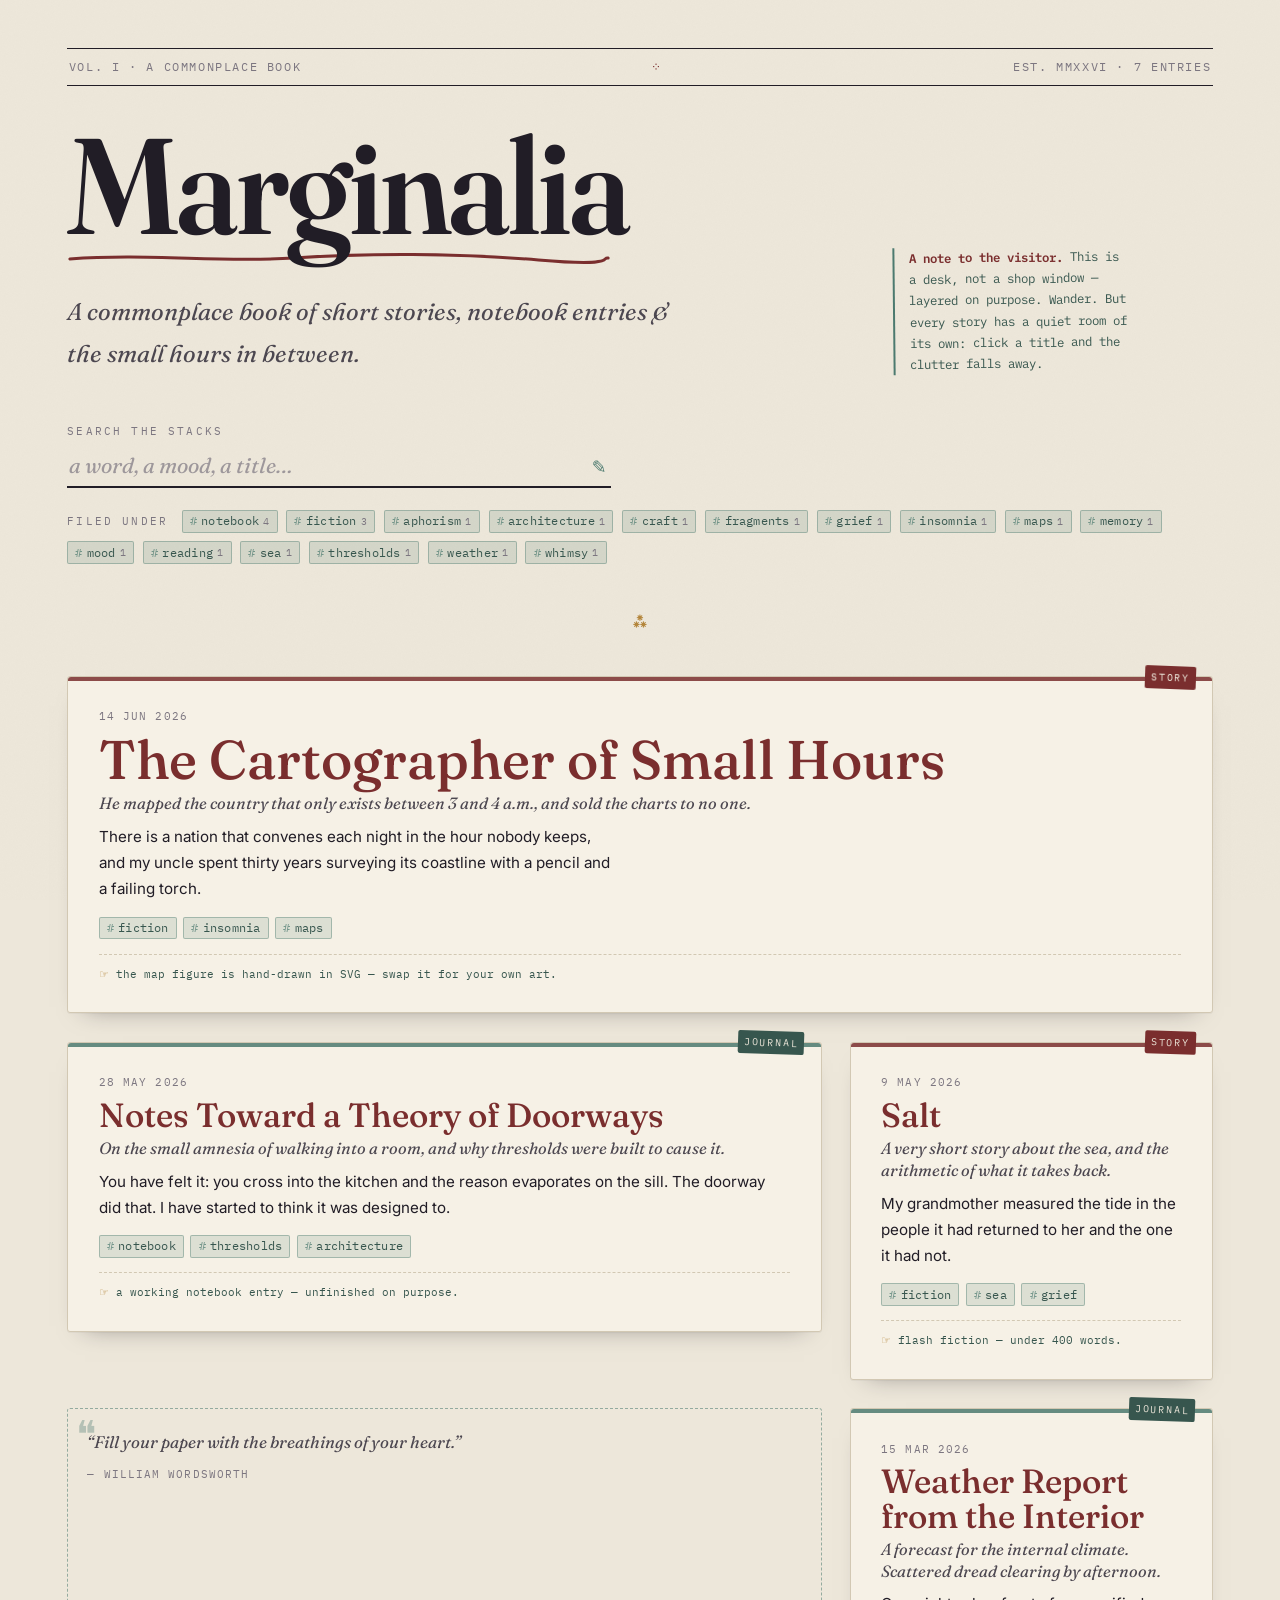
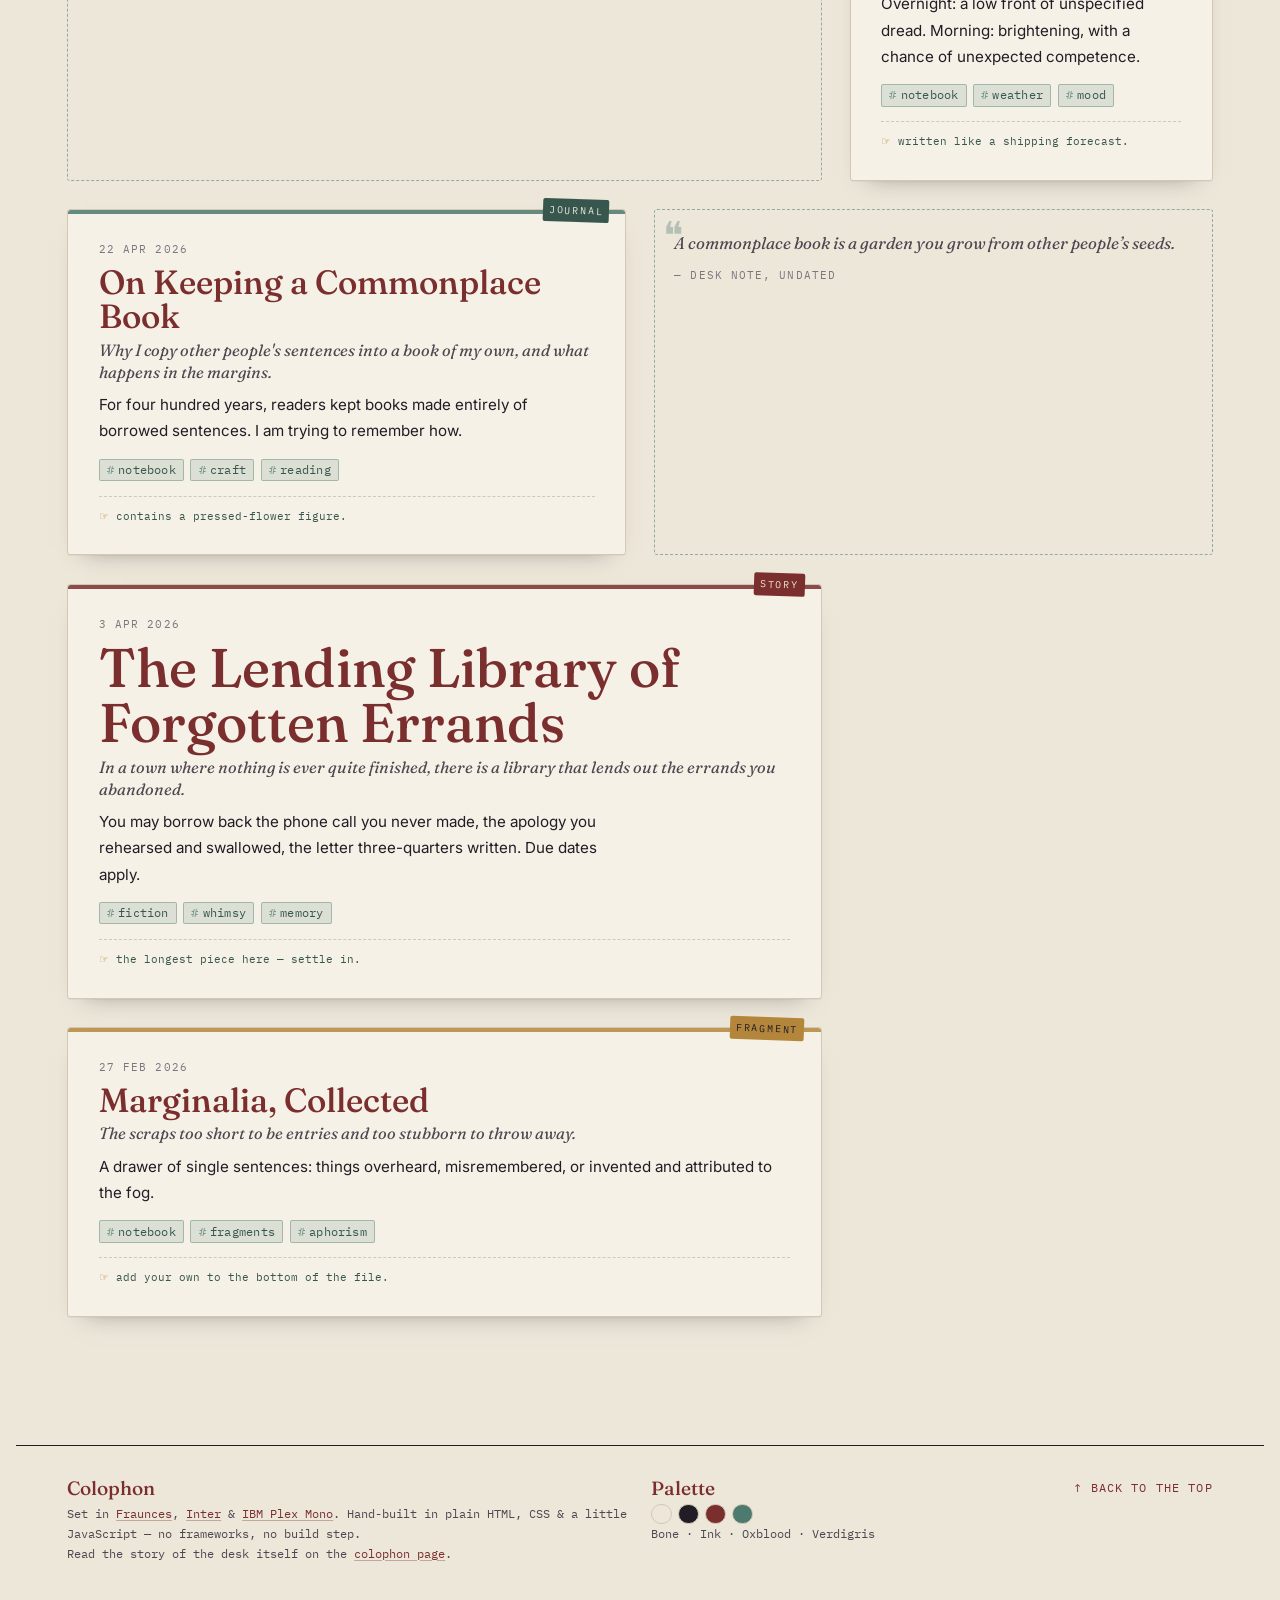
==== index.html @ d063355f "Initial commit: Marginalia — a commonplace book A hand-built, multi-page static journal for short st" ====
<!doctype html>
<html lang="en">
<head>
  <meta charset="utf-8">
  <meta name="viewport" content="width=device-width, initial-scale=1">
  <title>Marginalia — a commonplace book of stories & small hours</title>
  <meta name="description" content="A personal web journal: short stories, notebook entries, and marginalia. A commonplace book kept in public.">
  <meta name="color-scheme" content="light">

  <!-- Open Graph / social -->
  <meta property="og:title" content="Marginalia — a commonplace book">
  <meta property="og:description" content="Short stories, notebook entries, and marginalia. A commonplace book kept in public.">
  <meta property="og:type" content="website">

  <link rel="icon" href="favicon.svg" type="image/svg+xml">

  <!-- Type: characterful serif, humanist sans, a monospace for the metadata -->
  <link rel="preconnect" href="https://fonts.googleapis.com">
  <link rel="preconnect" href="https://fonts.gstatic.com" crossorigin>
  <link rel="stylesheet" href="https://fonts.googleapis.com/css2?family=Fraunces:ital,opsz,wght,SOFT,WONK@0,9..144,300..700,0..100,0..1;1,9..144,300..700,0..100,0..1&family=Inter:wght@400;500;600&family=IBM+Plex+Mono:ital,wght@0,400;0,500;1,400&display=swap">

  <link rel="stylesheet" href="css/style.css">
</head>
<body>
  <a class="skip-link" href="#feed">Skip to the entries</a>

  <div class="site">
    <!-- ===================== MASTHEAD ===================== -->
    <header class="masthead">
      <div class="dateline">
        <span>Vol. I · A Commonplace Book</span>
        <span class="center">⁘</span>
        <span>Est. MMXXVI · <span id="entrycount">—</span></span>
      </div>

      <div class="nameplate">
        <h1 class="wordmark">Marginalia</h1>
        <svg class="wordmark-rule" viewBox="0 0 600 14" preserveAspectRatio="none" aria-hidden="true">
          <path d="M3 8 C 90 2 170 12 250 7 S 430 2 520 9 S 588 6 597 7"
                fill="none" stroke="currentColor" stroke-width="3" stroke-linecap="round"/>
        </svg>
        <p class="tagline">A commonplace book of short stories, notebook entries &amp; the small hours in between.</p>
      </div>

      <aside class="epigraph">
        <b>A note to the visitor.</b> This is a desk, not a shop window — layered
        on purpose. Wander. But every story has a quiet room of its own: click a
        title and the clutter falls away.
      </aside>
    </header>

    <!-- ===================== THE APPARATUS (search + tags) ===================== -->
    <section class="apparatus" aria-label="Search and browse">
      <div class="searchwell">
        <label for="search">Search the stacks</label>
        <input id="search" type="search" autocomplete="off" spellcheck="false"
               placeholder="a word, a mood, a title…" aria-describedby="resultsummary">
      </div>

      <nav class="tagbar" id="tagbar" aria-label="Filter by tag">
        <!-- tags injected by main.js -->
      </nav>

      <p class="resultline" id="resultline" hidden aria-live="polite">
        <span id="resultsummary"></span>
        <button type="button" class="clear" id="clearfilters">clear</button>
      </p>
    </section>

    <div class="asterism" aria-hidden="true"></div>

    <!-- ===================== THE FEED ===================== -->
    <main>
      <h2 class="sr-only">Entries</h2>
      <ul class="feed" id="feed">
        <!-- cards injected by main.js -->
      </ul>

      <!-- Fallback for no-JS / crawlers / link previews. Search + tag filtering
           need JS, but the entries themselves are always reachable. If you add
           an entry and want it listed here too, add a line below. -->
      <noscript>
        <ul class="feed" style="display:block">
          <li><a href="entries/the-cartographer-of-small-hours.html">The Cartographer of Small Hours</a> — story, 14 Jun 2026</li>
          <li><a href="entries/notes-toward-a-theory-of-doorways.html">Notes Toward a Theory of Doorways</a> — journal, 28 May 2026</li>
          <li><a href="entries/salt.html">Salt</a> — story, 09 May 2026</li>
          <li><a href="entries/on-keeping-a-commonplace-book.html">On Keeping a Commonplace Book</a> — journal, 22 Apr 2026</li>
          <li><a href="entries/the-lending-library-of-forgotten-errands.html">The Lending Library of Forgotten Errands</a> — story, 03 Apr 2026</li>
          <li><a href="entries/weather-report-from-the-interior.html">Weather Report from the Interior</a> — journal, 15 Mar 2026</li>
          <li><a href="entries/marginalia-collected.html">Marginalia, Collected</a> — fragment, 27 Feb 2026</li>
        </ul>
      </noscript>
    </main>
  </div>

  <!-- ===================== COLOPHON ===================== -->
  <footer class="colophon">
    <div>
      <h2>Colophon</h2>
      Set in <a href="https://fonts.google.com/specimen/Fraunces">Fraunces</a>,
      <a href="https://fonts.google.com/specimen/Inter">Inter</a> &amp;
      <a href="https://fonts.google.com/specimen/IBM+Plex+Mono">IBM&nbsp;Plex&nbsp;Mono</a>.
      Hand-built in plain HTML, CSS &amp; a little JavaScript — no frameworks, no build step.
      <br>Read the story of the desk itself on the <a href="colophon.html">colophon page</a>.
    </div>
    <div>
      <h2>Palette</h2>
      <div class="swatches" aria-hidden="true">
        <i style="background:#EDE7DA" title="Bone"></i>
        <i style="background:#211D26" title="Ink"></i>
        <i style="background:#7A2E2E" title="Oxblood"></i>
        <i style="background:#4C7A6F" title="Verdigris"></i>
      </div>
      Bone · Ink · Oxblood · Verdigris
    </div>
    <div class="to-top">
      <a href="#top" onclick="scrollTo({top:0});return false;">↑ Back to the top</a>
    </div>
  </footer>

  <script src="js/entries.js"></script>
  <script src="js/main.js"></script>
</body>
</html>
---- css/style.css ----
/* =========================================================================
   MARGINALIA — a commonplace book
   -------------------------------------------------------------------------
   One stylesheet, two moods:
     · the INDEX (homepage) is a writer's desk — layered, asymmetric, dense.
     · the LEAF (an entry) is a reading room — quiet, single-column, clear.
   Everything that adds "clutter" is gated so it never touches the reading
   measure of an actual story.
   ========================================================================= */

/* ---- 1. Tokens ---------------------------------------------------------- */
:root {
  /* Foundation palette (given) */
  --bone:      #EDE7DA;
  --ink:       #211D26;
  --oxblood:   #7A2E2E;
  --verdigris: #4C7A6F;

  /* Tints & shades, derived from the four — a slightly extended range so the
     page has depth without introducing a foreign hue. */
  --bone-hi:   #F6F1E6;  /* raised paper: cards, insets            */
  --bone-lo:   #E3DBC9;  /* sunk paper: ruled lines, wells         */
  --edge:      #D2C8B3;  /* hairline borders                       */
  --ink-soft:  #4C4750;  /* secondary text                         */
  --ink-faint: #7C7680;  /* tertiary / metadata                    */
  --oxblood-deep: #5C2020;
  --oxblood-soft: #9C4B45;
  --verdigris-deep: #37564E; /* AA-safe teal for small type        */
  --verdigris-tint: #4c7a6f26;
  --ochre:     #B4863C;  /* the one extension: an illuminated gold,
                            used only for tiny ornaments            */

  /* Type */
  --serif: "Fraunces", "Iowan Old Style", "Palatino Linotype", Georgia, serif;
  --sans:  "Inter", system-ui, -apple-system, "Segoe UI", Helvetica, sans-serif;
  --mono:  "IBM Plex Mono", ui-monospace, "SFMono-Regular", "Consolas", monospace;

  /* Measure & rhythm */
  --measure: 60ch;        /* comfortable reading column            */
  --leading: 1.72;
  --gap: clamp(1rem, 2.5vw, 2rem);
  --page-pad: clamp(1.1rem, 4vw, 3.25rem);

  --shadow-card: 0 1px 0 rgba(33,29,38,.04),
                 0 12px 24px -18px rgba(33,29,38,.5);
  --focus: 2px solid var(--verdigris);

  color-scheme: light;
}

/* ---- 2. Reset & base ---------------------------------------------------- */
*, *::before, *::after { box-sizing: border-box; }
* { margin: 0; }

html { -webkit-text-size-adjust: 100%; scroll-behavior: smooth; }

body {
  background-color: var(--bone);
  color: var(--ink);
  font-family: var(--sans);
  font-size: clamp(1rem, 0.94rem + 0.3vw, 1.125rem);
  line-height: var(--leading);
  font-synthesis: none;
  text-rendering: optimizeLegibility;
  -webkit-font-smoothing: antialiased;
  min-height: 100vh;
  overflow-x: hidden;
  position: relative;
  overflow-wrap: break-word;
}

/* The paper grain: a single static SVG turbulence, multiplied over the page.
   It is static (no animation) so prefers-reduced-motion has nothing to undo. */
body::before {
  content: "";
  position: fixed;
  inset: 0;
  z-index: 0;
  pointer-events: none;
  opacity: .5;
  mix-blend-mode: multiply;
  background-image: url("data:image/svg+xml,%3Csvg xmlns='http://www.w3.org/2000/svg' width='240' height='240'%3E%3Cfilter id='n'%3E%3CfeTurbulence type='fractalNoise' baseFrequency='0.9' numOctaves='2' stitchTiles='stitch'/%3E%3CfeColorMatrix type='saturate' values='0'/%3E%3C/filter%3E%3Crect width='100%25' height='100%25' filter='url(%23n)' opacity='0.05'/%3E%3C/svg%3E");
}
/* keep real content above the grain */
body > * { position: relative; z-index: 1; }

img { max-width: 100%; height: auto; display: block; }

a {
  color: var(--oxblood);
  text-decoration-color: color-mix(in srgb, var(--oxblood) 35%, transparent);
  text-underline-offset: 0.18em;
  text-decoration-thickness: 1px;
}
a:hover { color: var(--verdigris-deep); text-decoration-color: var(--verdigris); }

:focus-visible { outline: var(--focus); outline-offset: 3px; border-radius: 2px; }

::selection { background: color-mix(in srgb, var(--verdigris) 30%, var(--bone)); }

h1, h2, h3, h4 { font-family: var(--serif); font-weight: 500; line-height: 1.08; color: var(--oxblood); }

/* Accessibility helpers */
.sr-only {
  position: absolute; width: 1px; height: 1px; padding: 0; margin: -1px;
  overflow: hidden; clip: rect(0 0 0 0); white-space: nowrap; border: 0;
}
.skip-link {
  position: absolute; left: 0.5rem; top: -3rem;
  background: var(--ink); color: var(--bone); padding: .6rem 1rem;
  font-family: var(--mono); font-size: .8rem; border-radius: 3px; z-index: 100;
  transition: top .18s ease;
}
.skip-link:focus { top: 0.5rem; color: var(--bone); }

/* A reusable ornament */
.asterism { text-align: center; color: var(--ochre); font-size: 1.4rem; letter-spacing: .5em;
  padding-left: .5em; margin: 2.2rem 0; user-select: none; }
.asterism::before { content: "\2042"; } /* ⁂ */

/* =========================================================================
   3. THE INDEX  (homepage) — the writer's desk
   ========================================================================= */
.site {
  max-width: 78rem;
  margin-inline: auto;
  padding: clamp(1rem, 3vw, 2rem) var(--page-pad) 4rem;
}

/* ---- Masthead ----------------------------------------------------------- */
.masthead { position: relative; padding-top: 1rem; }

.dateline {
  display: flex; flex-wrap: wrap; gap: .5rem 1.2rem; justify-content: space-between;
  font-family: var(--mono); font-size: .72rem; letter-spacing: .14em;
  text-transform: uppercase; color: var(--ink-faint);
  border-top: 1.5px solid var(--ink);
  border-bottom: 1.5px solid var(--ink);
  padding: .5rem .1rem; margin-bottom: clamp(1.4rem, 4vw, 2.6rem);
}
.dateline span { white-space: nowrap; }
.dateline .center { color: var(--oxblood); }

.wordmark {
  font-family: var(--serif);
  font-optical-sizing: auto;
  font-weight: 600;
  /* Fraunces "wonk/soft" axes give the characterful, slightly-off letterforms */
  font-variation-settings: "SOFT" 30, "WONK" 1, "opsz" 144;
  font-size: clamp(2.6rem, 12.5vw, 8.5rem);
  line-height: 0.86;
  letter-spacing: -0.02em;
  color: var(--ink);
  margin: 0;
  position: relative;
}
.wordmark em {
  font-style: italic;
  color: var(--oxblood);
  font-variation-settings: "SOFT" 60, "WONK" 1, "opsz" 144;
}
/* a hand-inked rule under the wordmark */
.wordmark-rule { width: min(100%, 34rem); height: 14px; margin-top: .35rem; color: var(--oxblood); overflow: visible; }

.tagline {
  font-family: var(--serif); font-style: italic;
  font-size: clamp(1.05rem, 1rem + 0.8vw, 1.5rem);
  color: var(--ink-soft); margin-top: 1rem; max-width: 40ch;
}

/* The masthead epigraph sits in the right gutter on wide screens like a note
   scribbled in the margin. */
.epigraph {
  font-family: var(--mono); font-size: .78rem; line-height: 1.7;
  color: var(--verdigris-deep); border-left: 2px solid var(--verdigris);
  padding-left: .9rem; max-width: 34ch; margin-top: 1.4rem;
}
.epigraph b { color: var(--oxblood); font-weight: 600; }

@media (min-width: 60rem) {
  .masthead { display: grid; grid-template-columns: 1fr 20rem; column-gap: 2rem; align-items: end; }
  .masthead .dateline { grid-column: 1 / -1; }
  .epigraph { margin-top: 0; align-self: end; transform: rotate(-0.6deg); }
}

/* ---- The search + tag apparatus (a card catalog) ------------------------ */
.apparatus {
  margin: clamp(1.8rem, 5vw, 3rem) 0 clamp(1.5rem, 4vw, 2.4rem);
  display: grid; gap: 1.4rem;
}

.searchwell { position: relative; max-width: 34rem; }
.searchwell label {
  display: block; font-family: var(--mono); font-size: .68rem; letter-spacing: .2em;
  text-transform: uppercase; color: var(--ink-faint); margin-bottom: .4rem;
}
.searchwell input {
  width: 100%; font-family: var(--serif); font-size: 1.35rem; font-style: italic;
  color: var(--ink); background: transparent; border: none;
  border-bottom: 2px solid var(--ink); padding: .3rem 2rem .45rem .1rem;
  border-radius: 0;
}
.searchwell input::placeholder { color: var(--ink-faint); opacity: .7; }
.searchwell input:focus { outline: none; border-bottom-color: var(--verdigris); }
.searchwell::after { /* a small nib */
  content: "\270E"; position: absolute; right: .3rem; bottom: .35rem;
  color: var(--verdigris); font-size: 1.1rem; pointer-events: none;
}

.tagbar { display: flex; flex-wrap: wrap; align-items: baseline; gap: .55rem; }
.tagbar .filed {
  font-family: var(--mono); font-size: .68rem; letter-spacing: .2em;
  text-transform: uppercase; color: var(--ink-faint); margin-right: .3rem;
}

/* A tag "stamp" — used in the tag bar, on cards, and on entry pages */
.tag {
  font-family: var(--mono); font-size: .74rem; letter-spacing: .02em;
  color: var(--verdigris-deep); background: var(--verdigris-tint);
  border: 1px solid color-mix(in srgb, var(--verdigris) 40%, transparent);
  padding: .18em .6em .24em; border-radius: 2px;
  text-decoration: none; cursor: pointer; white-space: nowrap;
  line-height: 1.3; display: inline-flex; align-items: center; gap: .35em;
}
.tag::before { content: "#"; color: var(--verdigris); opacity: .7; }
.tag .count { color: var(--ink-faint); font-size: .85em; }
.tag[aria-pressed="true"] {
  background: var(--verdigris); color: var(--bone-hi); border-color: var(--verdigris-deep);
}
.tag[aria-pressed="true"]::before { color: var(--bone-hi); opacity: .8; }

.resultline {
  font-family: var(--mono); font-size: .74rem; letter-spacing: .06em;
  color: var(--ink-faint); display: flex; gap: 1rem; align-items: center; flex-wrap: wrap;
}
.resultline button.clear {
  font-family: var(--mono); font-size: .72rem; text-transform: uppercase; letter-spacing: .1em;
  color: var(--oxblood); background: none; border: none; cursor: pointer;
  text-decoration: underline; text-underline-offset: .2em; padding: 0;
}
.resultline button.clear:hover { color: var(--verdigris-deep); }
.resultline[hidden] { display: none; }

/* ---- The feed: an asymmetric board of clippings ------------------------- */
.feed {
  list-style: none; padding: 0;
  display: grid;
  /* minmax(0,1fr) — NOT 1fr — so tracks can shrink below content and never
     blow the grid (and the page) wider than the viewport on small screens. */
  grid-template-columns: repeat(6, minmax(0, 1fr));
  gap: clamp(1rem, 2.2vw, 1.8rem);
  align-items: start;
  grid-auto-flow: row dense; /* let small clippings backfill the gaps */
}

.card {
  position: relative;
  grid-column: span 6;
  background: var(--bone-hi);
  border: 1px solid var(--edge);
  border-radius: 3px;
  padding: clamp(1.2rem, 2.5vw, 1.9rem);
  box-shadow: var(--shadow-card);
  overflow-wrap: break-word;
}
/* a torn/inked top edge accent */
.card::before {
  content: ""; position: absolute; left: 0; right: 0; top: 0; height: 4px;
  background: var(--card-accent, var(--oxblood));
  border-radius: 3px 3px 0 0; opacity: .85;
}

.card .kind {
  position: absolute; top: -0.7rem; right: 1rem;
  font-family: var(--mono); font-size: .62rem; letter-spacing: .18em; text-transform: uppercase;
  background: var(--ink); color: var(--bone); padding: .28em .6em; border-radius: 2px;
  transform: rotate(2deg);
}
.card .kind[data-kind="journal"] { background: var(--verdigris-deep); }
.card .kind[data-kind="story"]   { background: var(--oxblood); }
.card .kind[data-kind="fragment"]{ background: var(--ochre); color: var(--ink); }

.card .card-date {
  font-family: var(--mono); font-size: .7rem; letter-spacing: .1em;
  color: var(--ink-faint); text-transform: uppercase;
}
.card h2 {
  font-size: clamp(1.5rem, 1.2rem + 1.4vw, 2.1rem);
  margin: .35rem 0 .1rem; line-height: 1.02;
  font-variation-settings: "SOFT" 20, "opsz" 40;
}
.card h2 a { color: var(--oxblood); text-decoration: none; }
.card h2 a::after { content: ""; position: absolute; inset: 0; } /* whole card clickable */
.card:hover h2 a { color: var(--verdigris-deep); }
.card:hover { border-color: var(--verdigris); }

.card .dek {
  font-family: var(--serif); font-style: italic; color: var(--ink-soft);
  font-size: 1.02rem; margin: .3rem 0 .6rem; line-height: 1.35;
}
.card .excerpt { font-size: .95rem; color: var(--ink); margin-bottom: .9rem; }
.card .card-tags { display: flex; flex-wrap: wrap; gap: .4rem; position: relative; z-index: 2; }

/* a scribbled marginal note clipped to some cards */
.card .marginal {
  font-family: var(--mono); font-size: .68rem; color: var(--verdigris-deep);
  line-height: 1.5; margin-top: .9rem; padding-top: .7rem;
  border-top: 1px dashed var(--edge); position: relative; z-index: 2;
}
.card .marginal::before { content: "\261E\00a0"; color: var(--ochre); } /* ☞ */

/* Non-entry "marginalia" cards: little collected quotes that thicken the desk */
.scrap {
  grid-column: span 6;
  align-self: stretch;
  font-family: var(--serif); font-style: italic;
  color: var(--ink-soft); background: transparent;
  border: 1px dashed color-mix(in srgb, var(--verdigris) 55%, transparent);
  border-radius: 3px; padding: 1.3rem 1.2rem;
  font-size: 1.05rem; line-height: 1.5; position: relative;
}
.scrap::before {
  content: "\275D"; font-family: var(--serif); font-style: normal;
  position: absolute; top: -.2rem; left: .5rem; font-size: 2.4rem;
  color: var(--verdigris); opacity: .35;
}
.scrap cite {
  display: block; margin-top: .7rem; font-style: normal;
  font-family: var(--mono); font-size: .68rem; letter-spacing: .1em;
  text-transform: uppercase; color: var(--ink-faint);
}

.feed .empty {
  grid-column: 1 / -1; text-align: center; padding: 3rem 1rem;
  font-family: var(--serif); font-style: italic; font-size: 1.3rem; color: var(--ink-soft);
}
.feed .empty span { display:block; font-family: var(--mono); font-style: normal;
  font-size: .74rem; letter-spacing: .1em; color: var(--ink-faint); margin-top: .6rem; }

/* ---- Feed size choreography (asymmetry) --------------------------------
   Cards get column spans by weight; a rotation seed gives the pinned-clipping
   tilt. Layout only — no animation. */
@media (min-width: 40rem) {
  .card, .scrap { grid-column: span 3; }
  .card.w-wide  { grid-column: span 4; }
  .card.w-tall  { grid-column: span 2; }
  .card.w-feature { grid-column: span 6; }
  .card.w-feature h2 { font-size: clamp(2rem, 1.4rem + 3vw, 3.4rem); }
  .card.w-feature .excerpt { max-width: 52ch; }
  .scrap.s-wide { grid-column: span 4; }

  .card:nth-child(6n+1) { transform: rotate(-0.5deg); }
  .card:nth-child(6n+4) { transform: rotate(0.55deg); }
  .scrap:nth-child(odd) { transform: rotate(0.7deg); }
  .scrap:nth-child(even){ transform: rotate(-0.8deg); }
}
@media (min-width: 64rem) {
  .card.w-feature { grid-column: span 4; }
  .card.w-feature.first { grid-column: span 6; }
}

/* =========================================================================
   4. THE LEAF  (an entry) — the reading room
   Deliberately calm. The measure is protected; ornament lives in the margins.
   ========================================================================= */

/* Persistent way home — a slim sticky ledger bar on every entry page */
.ledger {
  position: sticky; top: 0; z-index: 20;
  background: color-mix(in srgb, var(--bone) 88%, transparent);
  backdrop-filter: saturate(120%) blur(6px);
  border-bottom: 1px solid var(--edge);
}
.ledger .row {
  max-width: 74rem; margin-inline: auto; padding: .55rem var(--page-pad);
  display: flex; align-items: center; justify-content: space-between; gap: 1rem;
}
.ledger .home {
  font-family: var(--mono); font-size: .74rem; letter-spacing: .08em; text-transform: uppercase;
  color: var(--oxblood); text-decoration: none; display: inline-flex; align-items: center; gap: .5em;
}
.ledger .home:hover { color: var(--verdigris-deep); }
.ledger .home .arrow { transition: transform .18s ease; }
.ledger .home:hover .arrow { transform: translateX(-3px); }
.ledger .mark {
  font-family: var(--serif); font-weight: 600; font-size: 1rem; letter-spacing: .01em;
  color: var(--ink); text-decoration: none; font-variation-settings: "SOFT" 40, "WONK" 1;
}
.ledger .mark:hover { color: var(--oxblood); }

.leaf {
  max-width: 74rem; margin-inline: auto;
  padding: clamp(1.6rem,4vw,3rem) var(--page-pad) 2rem;
  --note-col: 13rem; --note-gap: clamp(1.4rem, 3vw, 2.4rem);
}
/* Header + prose share the same left-aligned measure so everything lines up;
   on wide screens the notes float out into the right gutter beside their text. */
.leaf article > .eyebrow,
.leaf article > h1,
.leaf article > .dek,
.leaf article > .byline,
.leaf .prose,
.leaf .endmatter { max-width: var(--measure); }

/* Once there's room for the gutter, center the whole (text + notes) group so
   the reading column sits in a balanced field rather than hugging the left. */
@media (min-width: 68rem) {
  .leaf article {
    max-width: calc(var(--measure) + var(--note-col) + var(--note-gap));
    margin-inline: auto;
  }
}

.leaf .eyebrow {
  font-family: var(--mono); font-size: .72rem; letter-spacing: .14em; text-transform: uppercase;
  color: var(--ink-faint); display: flex; flex-wrap: wrap; gap: .3rem 1rem; align-items: center;
}
.leaf .eyebrow .dot { color: var(--edge); }
.leaf .eyebrow .kind-tag { color: var(--oxblood); }

.leaf h1 {
  font-size: clamp(2.2rem, 1.5rem + 4vw, 4rem);
  margin: .5rem 0 .3rem; line-height: 1.02; color: var(--ink);
  font-variation-settings: "SOFT" 40, "WONK" 1, "opsz" 144;
  letter-spacing: -0.015em;
}
.leaf h1 em { font-style: italic; color: var(--oxblood); }
.leaf .dek {
  font-family: var(--serif); font-style: italic;
  font-size: clamp(1.15rem, 1rem + 1vw, 1.6rem); color: var(--oxblood-soft);
  line-height: 1.3; margin-bottom: 1.2rem;
}
.leaf .byline { display: flex; flex-wrap: wrap; gap: .5rem; margin-bottom: 1.6rem; }

.leaf .prose { font-size: clamp(1.05rem, 1rem + 0.35vw, 1.2rem); }
.leaf .prose > p { margin-bottom: 1.25em; }
.leaf .prose > p + p { text-indent: 0; }

/* drop cap — a single handmade flourish that does not harm readability */
.leaf .prose > p.lede::first-letter,
.leaf .prose > p.dropcap::first-letter {
  font-family: var(--serif); font-weight: 600;
  font-size: 3.9em; line-height: .72; float: left;
  padding: .06em .12em 0 0; margin-top: .06em;
  color: var(--oxblood); font-variation-settings: "SOFT" 40, "WONK" 1, "opsz" 144;
}
.leaf .prose > p.lede { text-indent: 0; }
/* small-caps opening on the lede for a "letterpress" first line */
.leaf .prose > p.lede::first-line { font-variant-caps: small-caps; letter-spacing: .02em; }

.leaf .prose h2 {
  font-size: clamp(1.5rem, 1.2rem + 1.2vw, 2rem); margin: 2rem 0 .6rem; color: var(--oxblood-deep);
}
.leaf .prose h3 { font-size: 1.25rem; margin: 1.6rem 0 .4rem; color: var(--ink); }
.leaf .prose a { font-weight: 500; }
.leaf .prose em { font-style: italic; }
.leaf .prose strong { font-weight: 600; }
.leaf .prose blockquote {
  border-left: 3px solid var(--verdigris); padding-left: 1.1rem; margin: 1.4rem 0;
  font-family: var(--serif); font-style: italic; color: var(--ink-soft); font-size: 1.15em;
}
.leaf .prose ul, .leaf .prose ol { margin: 0 0 1.25em 1.3em; }
.leaf .prose li { margin-bottom: .4em; }
.leaf .prose hr { border: none; }
.leaf .prose code {
  font-family: var(--mono); font-size: .85em; background: var(--bone-lo);
  padding: .1em .4em; border-radius: 3px;
}

/* Pull quote — large, breaks the measure deliberately, marked .full */
.leaf .pullquote {
  font-family: var(--serif); font-style: italic; font-weight: 500;
  font-size: clamp(1.5rem, 1.2rem + 2vw, 2.4rem); line-height: 1.18;
  color: var(--oxblood); text-align: center;
  margin: 2rem auto; padding: 1rem 0; max-width: 24ch;
  border-top: 1px solid var(--edge); border-bottom: 1px solid var(--edge);
}

/* Figures — embedded images with captions, on-palette framing */
.leaf figure { margin: 1.8rem 0; }
.leaf figure img {
  width: 100%; border: 1px solid var(--edge); border-radius: 2px;
  background: var(--bone-hi); padding: .5rem;
}
.leaf figure figcaption {
  font-family: var(--mono); font-size: .72rem; color: var(--ink-faint);
  margin-top: .6rem; line-height: 1.5; letter-spacing: .02em;
}
.leaf figure figcaption b { color: var(--oxblood); font-weight: 600; }
.leaf figure.full img { padding: .8rem; }

/* Margin notes — the marginalia of the reading room. In the right column on
   wide screens, an inset aside on narrow ones. Never interrupts the measure. */
.leaf .prose .note {
  font-family: var(--mono); font-size: .76rem; line-height: 1.6;
  color: var(--verdigris-deep);
  border-left: 2px solid var(--verdigris); padding-left: .8rem;
  margin: 1rem 0; max-width: 40ch;
}
.leaf .prose .note b { color: var(--oxblood); font-weight: 600; }
@media (min-width: 68rem) {
  /* Tufte-style sidenote: floats into the right gutter, top-aligned to the
     paragraph it follows, without stealing width from the reading measure. */
  .leaf .prose .note {
    float: right; clear: right;
    width: var(--note-col);
    margin: .25em calc(-1 * (var(--note-col) + var(--note-gap))) 1rem 0;
    border-left: none; padding-left: 0;
    color: var(--ink-soft); border-top: 1px solid var(--edge); padding-top: .5rem;
    transform: rotate(-0.5deg);
  }
  .leaf .prose .note::before { content: "\2014 "; color: var(--verdigris); }
  /* let deliberately-wide media bleed into the gutter */
  .leaf figure.full, .leaf .pullquote.full {
    width: calc(var(--measure) + var(--note-col) + var(--note-gap));
    max-width: none;
  }
}

/* End matter of an entry: filing + wayfinding, injected by js/entry.js */
.leaf .endmatter { margin-top: 2.6rem; padding-top: 1.4rem; border-top: 1.5px solid var(--ink); }
.leaf .endmatter .filed-under {
  font-family: var(--mono); font-size: .72rem; letter-spacing: .12em; text-transform: uppercase;
  color: var(--ink-faint); margin-bottom: .7rem;
}
.leaf .endmatter .filed-tags { display: flex; flex-wrap: wrap; gap: .5rem; margin-bottom: 2rem; }
.leaf .endmatter .filed-tags a { text-decoration: none; }

.leaf .shelfnav {
  display: grid; gap: 1rem; grid-template-columns: 1fr; margin-top: 1rem;
}
@media (min-width: 44rem) { .leaf .shelfnav { grid-template-columns: 1fr 1fr; } }
.leaf .shelfnav a {
  display: block; text-decoration: none; padding: 1rem 1.1rem;
  background: var(--bone-hi); border: 1px solid var(--edge); border-radius: 3px;
}
.leaf .shelfnav a:hover { border-color: var(--verdigris); }
.leaf .shelfnav a .dir {
  font-family: var(--mono); font-size: .66rem; letter-spacing: .18em; text-transform: uppercase;
  color: var(--ink-faint);
}
.leaf .shelfnav a .t { font-family: var(--serif); color: var(--oxblood); font-size: 1.15rem; display: block; margin-top: .25rem; line-height: 1.1;}
.leaf .shelfnav a.next { text-align: right; }
.leaf .shelfnav a.disabled { opacity: .35; pointer-events: none; }

.leaf .return {
  display: inline-flex; align-items: center; gap: .5em; margin-top: 2rem;
  font-family: var(--mono); font-size: .8rem; letter-spacing: .08em; text-transform: uppercase;
  color: var(--oxblood); text-decoration: none;
}
.leaf .return:hover { color: var(--verdigris-deep); }

/* =========================================================================
   5. Footer / colophon (shared)
   ========================================================================= */
.colophon {
  max-width: 78rem; margin: 4rem auto 0; padding: 2rem var(--page-pad) 3rem;
  border-top: 1.5px solid var(--ink);
  display: grid; gap: 1.4rem;
  font-family: var(--mono); font-size: .74rem; line-height: 1.7; color: var(--ink-soft);
}
@media (min-width: 48rem) {
  .colophon { grid-template-columns: 1.4fr 1fr auto; align-items: start; }
}
.colophon h2 { font-family: var(--serif); font-size: 1.2rem; color: var(--oxblood); margin-bottom: .3rem; }
.colophon a { color: var(--oxblood); }
.colophon .swatches { display: flex; gap: .4rem; }
.colophon .swatches i {
  width: 1.3rem; height: 1.3rem; border-radius: 50%; border: 1px solid var(--edge); display: block;
}
.colophon .to-top { justify-self: start; }
@media (min-width: 48rem){ .colophon .to-top { justify-self: end; } }
.colophon .to-top a { text-decoration: none; text-transform: uppercase; letter-spacing: .1em; font-size: .72rem; }

/* =========================================================================
   6. Motion — opt-in reveals only when the reader welcomes motion
   ========================================================================= */
@media (prefers-reduced-motion: no-preference) {
  .card { transition: border-color .2s ease, box-shadow .2s ease, transform .2s ease; }
  .card:hover { transform: translateY(-3px); box-shadow: 0 18px 34px -22px rgba(33,29,38,.6); }
  .card.w-feature:hover { transform: translateY(-3px); }

  .reveal { opacity: 0; transform: translateY(10px); }
  .reveal.in { opacity: 1; transform: none; transition: opacity .5s ease, transform .5s ease; }

  .tag, .shelfnav a, .ledger .home .arrow { transition: all .18s ease; }
}
@media (prefers-reduced-motion: reduce) {
  html { scroll-behavior: auto; }
  /* nothing hides; everything is immediately visible and still */
  .reveal { opacity: 1 !important; transform: none !important; }
}

/* Print: just the words, please. */
@media print {
  body::before, .ledger, .apparatus, .colophon, .shelfnav, .card .marginal { display: none; }
  body { background: #fff; }
  .leaf article { display: block; }
  .leaf .prose .note { transform: none; }
}
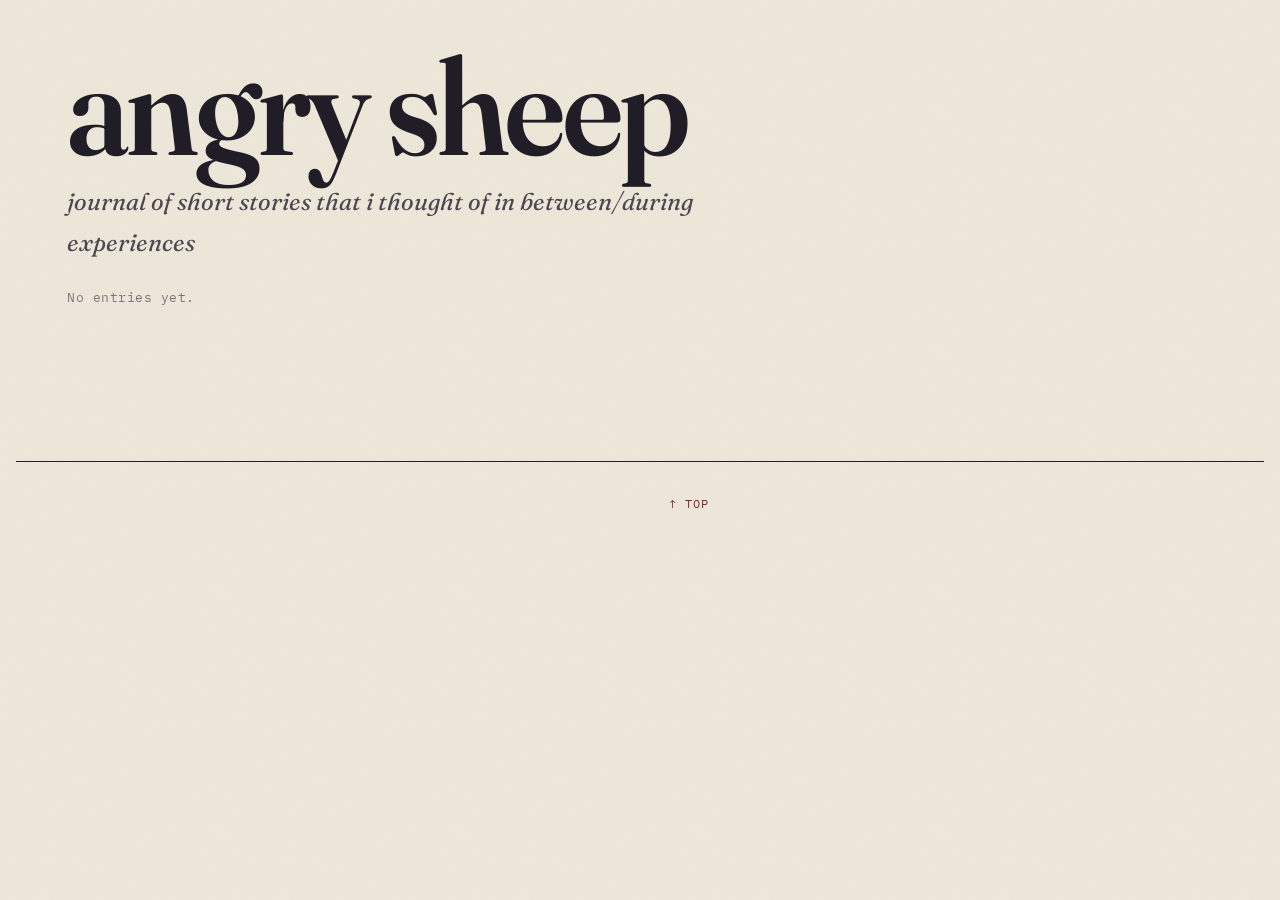
==== commit fbd58ec1: "Rename to angry sheep; remove placeholder writing; dial back ornament - Title Marginalia -> angry sh" ====
--- a/index.html
+++ b/index.html
@@ -3,18 +3,16 @@
 <head>
   <meta charset="utf-8">
   <meta name="viewport" content="width=device-width, initial-scale=1">
-  <title>Marginalia — a commonplace book of stories & small hours</title>
-  <meta name="description" content="A personal web journal: short stories, notebook entries, and marginalia. A commonplace book kept in public.">
+  <title>angry sheep</title>
+  <meta name="description" content="journal of short stories that i thought of in between/during experiences">
   <meta name="color-scheme" content="light">
 
-  <!-- Open Graph / social -->
-  <meta property="og:title" content="Marginalia — a commonplace book">
-  <meta property="og:description" content="Short stories, notebook entries, and marginalia. A commonplace book kept in public.">
+  <meta property="og:title" content="angry sheep">
+  <meta property="og:description" content="journal of short stories that i thought of in between/during experiences">
   <meta property="og:type" content="website">
 
   <link rel="icon" href="favicon.svg" type="image/svg+xml">
 
-  <!-- Type: characterful serif, humanist sans, a monospace for the metadata -->
   <link rel="preconnect" href="https://fonts.googleapis.com">
   <link rel="preconnect" href="https://fonts.gstatic.com" crossorigin>
   <link rel="stylesheet" href="https://fonts.googleapis.com/css2?family=Fraunces:ital,opsz,wght,SOFT,WONK@0,9..144,300..700,0..100,0..1;1,9..144,300..700,0..100,0..1&family=Inter:wght@400;500;600&family=IBM+Plex+Mono:ital,wght@0,400;0,500;1,400&display=swap">
@@ -22,39 +20,19 @@
   <link rel="stylesheet" href="css/style.css">
 </head>
 <body>
-  <a class="skip-link" href="#feed">Skip to the entries</a>
+  <a class="skip-link" href="#feed">Skip to entries</a>
 
   <div class="site">
-    <!-- ===================== MASTHEAD ===================== -->
     <header class="masthead">
-      <div class="dateline">
-        <span>Vol. I · A Commonplace Book</span>
-        <span class="center">⁘</span>
-        <span>Est. MMXXVI · <span id="entrycount">—</span></span>
-      </div>
-
-      <div class="nameplate">
-        <h1 class="wordmark">Marginalia</h1>
-        <svg class="wordmark-rule" viewBox="0 0 600 14" preserveAspectRatio="none" aria-hidden="true">
-          <path d="M3 8 C 90 2 170 12 250 7 S 430 2 520 9 S 588 6 597 7"
-                fill="none" stroke="currentColor" stroke-width="3" stroke-linecap="round"/>
-        </svg>
-        <p class="tagline">A commonplace book of short stories, notebook entries &amp; the small hours in between.</p>
-      </div>
-
-      <aside class="epigraph">
-        <b>A note to the visitor.</b> This is a desk, not a shop window — layered
-        on purpose. Wander. But every story has a quiet room of its own: click a
-        title and the clutter falls away.
-      </aside>
+      <h1 class="wordmark">angry sheep</h1>
+      <p class="tagline">journal of short stories that i thought of in between/during experiences</p>
     </header>
 
-    <!-- ===================== THE APPARATUS (search + tags) ===================== -->
-    <section class="apparatus" aria-label="Search and browse">
+    <section class="apparatus" aria-label="Search and browse" id="apparatus">
       <div class="searchwell">
-        <label for="search">Search the stacks</label>
+        <label for="search">Search</label>
         <input id="search" type="search" autocomplete="off" spellcheck="false"
-               placeholder="a word, a mood, a title…" aria-describedby="resultsummary">
+               placeholder="Search…" aria-describedby="resultsummary">
       </div>
 
       <nav class="tagbar" id="tagbar" aria-label="Filter by tag">
@@ -67,54 +45,24 @@
       </p>
     </section>
 
-    <div class="asterism" aria-hidden="true"></div>
-
-    <!-- ===================== THE FEED ===================== -->
     <main>
       <h2 class="sr-only">Entries</h2>
-      <ul class="feed" id="feed">
+      <ul class="feed" id="feed" aria-live="polite">
         <!-- cards injected by main.js -->
       </ul>
 
-      <!-- Fallback for no-JS / crawlers / link previews. Search + tag filtering
-           need JS, but the entries themselves are always reachable. If you add
-           an entry and want it listed here too, add a line below. -->
+      <!-- No-JS / crawler fallback. Search + tag filtering need JS, but entries
+           stay reachable. When you add an entry, add a <li><a href="…">…</a></li>
+           line inside this <noscript> if you want it listed here too. -->
       <noscript>
-        <ul class="feed" style="display:block">
-          <li><a href="entries/the-cartographer-of-small-hours.html">The Cartographer of Small Hours</a> — story, 14 Jun 2026</li>
-          <li><a href="entries/notes-toward-a-theory-of-doorways.html">Notes Toward a Theory of Doorways</a> — journal, 28 May 2026</li>
-          <li><a href="entries/salt.html">Salt</a> — story, 09 May 2026</li>
-          <li><a href="entries/on-keeping-a-commonplace-book.html">On Keeping a Commonplace Book</a> — journal, 22 Apr 2026</li>
-          <li><a href="entries/the-lending-library-of-forgotten-errands.html">The Lending Library of Forgotten Errands</a> — story, 03 Apr 2026</li>
-          <li><a href="entries/weather-report-from-the-interior.html">Weather Report from the Interior</a> — journal, 15 Mar 2026</li>
-          <li><a href="entries/marginalia-collected.html">Marginalia, Collected</a> — fragment, 27 Feb 2026</li>
-        </ul>
+        <ul class="feed" style="display:block"></ul>
       </noscript>
     </main>
   </div>
 
-  <!-- ===================== COLOPHON ===================== -->
   <footer class="colophon">
-    <div>
-      <h2>Colophon</h2>
-      Set in <a href="https://fonts.google.com/specimen/Fraunces">Fraunces</a>,
-      <a href="https://fonts.google.com/specimen/Inter">Inter</a> &amp;
-      <a href="https://fonts.google.com/specimen/IBM+Plex+Mono">IBM&nbsp;Plex&nbsp;Mono</a>.
-      Hand-built in plain HTML, CSS &amp; a little JavaScript — no frameworks, no build step.
-      <br>Read the story of the desk itself on the <a href="colophon.html">colophon page</a>.
-    </div>
-    <div>
-      <h2>Palette</h2>
-      <div class="swatches" aria-hidden="true">
-        <i style="background:#EDE7DA" title="Bone"></i>
-        <i style="background:#211D26" title="Ink"></i>
-        <i style="background:#7A2E2E" title="Oxblood"></i>
-        <i style="background:#4C7A6F" title="Verdigris"></i>
-      </div>
-      Bone · Ink · Oxblood · Verdigris
-    </div>
     <div class="to-top">
-      <a href="#top" onclick="scrollTo({top:0});return false;">↑ Back to the top</a>
+      <a href="#top" onclick="scrollTo({top:0});return false;">↑ Top</a>
     </div>
   </footer>
 
--- a/css/style.css
+++ b/css/style.css
@@ -1,5 +1,5 @@
 /* =========================================================================
-   MARGINALIA — a commonplace book
+   angry sheep — journal
    -------------------------------------------------------------------------
    One stylesheet, two moods:
      · the INDEX (homepage) is a writer's desk — layered, asymmetric, dense.
@@ -77,7 +77,7 @@
   inset: 0;
   z-index: 0;
   pointer-events: none;
-  opacity: .5;
+  opacity: .4;
   mix-blend-mode: multiply;
   background-image: url("data:image/svg+xml,%3Csvg xmlns='http://www.w3.org/2000/svg' width='240' height='240'%3E%3Cfilter id='n'%3E%3CfeTurbulence type='fractalNoise' baseFrequency='0.9' numOctaves='2' stitchTiles='stitch'/%3E%3CfeColorMatrix type='saturate' values='0'/%3E%3C/filter%3E%3Crect width='100%25' height='100%25' filter='url(%23n)' opacity='0.05'/%3E%3C/svg%3E");
 }
@@ -114,8 +114,8 @@
 .skip-link:focus { top: 0.5rem; color: var(--bone); }
 
 /* A reusable ornament */
-.asterism { text-align: center; color: var(--ochre); font-size: 1.4rem; letter-spacing: .5em;
-  padding-left: .5em; margin: 2.2rem 0; user-select: none; }
+.asterism { text-align: center; color: var(--ink-faint); font-size: 1.05rem; letter-spacing: .4em;
+  padding-left: .4em; margin: 1.8rem 0; user-select: none; }
 .asterism::before { content: "\2042"; } /* ⁂ */
 
 /* =========================================================================
@@ -159,28 +159,10 @@
   color: var(--oxblood);
   font-variation-settings: "SOFT" 60, "WONK" 1, "opsz" 144;
 }
-/* a hand-inked rule under the wordmark */
-.wordmark-rule { width: min(100%, 34rem); height: 14px; margin-top: .35rem; color: var(--oxblood); overflow: visible; }
-
 .tagline {
   font-family: var(--serif); font-style: italic;
   font-size: clamp(1.05rem, 1rem + 0.8vw, 1.5rem);
-  color: var(--ink-soft); margin-top: 1rem; max-width: 40ch;
-}
-
-/* The masthead epigraph sits in the right gutter on wide screens like a note
-   scribbled in the margin. */
-.epigraph {
-  font-family: var(--mono); font-size: .78rem; line-height: 1.7;
-  color: var(--verdigris-deep); border-left: 2px solid var(--verdigris);
-  padding-left: .9rem; max-width: 34ch; margin-top: 1.4rem;
-}
-.epigraph b { color: var(--oxblood); font-weight: 600; }
-
-@media (min-width: 60rem) {
-  .masthead { display: grid; grid-template-columns: 1fr 20rem; column-gap: 2rem; align-items: end; }
-  .masthead .dateline { grid-column: 1 / -1; }
-  .epigraph { margin-top: 0; align-self: end; transform: rotate(-0.6deg); }
+  color: var(--ink-soft); margin-top: 1rem; max-width: 44ch;
 }
 
 /* ---- The search + tag apparatus (a card catalog) ------------------------ */
@@ -188,6 +170,7 @@
   margin: clamp(1.8rem, 5vw, 3rem) 0 clamp(1.5rem, 4vw, 2.4rem);
   display: grid; gap: 1.4rem;
 }
+.apparatus[hidden] { display: none; }
 
 .searchwell { position: relative; max-width: 34rem; }
 .searchwell label {
@@ -202,10 +185,6 @@
 }
 .searchwell input::placeholder { color: var(--ink-faint); opacity: .7; }
 .searchwell input:focus { outline: none; border-bottom-color: var(--verdigris); }
-.searchwell::after { /* a small nib */
-  content: "\270E"; position: absolute; right: .3rem; bottom: .35rem;
-  color: var(--verdigris); font-size: 1.1rem; pointer-events: none;
-}
 
 .tagbar { display: flex; flex-wrap: wrap; align-items: baseline; gap: .55rem; }
 .tagbar .filed {
@@ -263,18 +242,11 @@
   box-shadow: var(--shadow-card);
   overflow-wrap: break-word;
 }
-/* a torn/inked top edge accent */
-.card::before {
-  content: ""; position: absolute; left: 0; right: 0; top: 0; height: 4px;
-  background: var(--card-accent, var(--oxblood));
-  border-radius: 3px 3px 0 0; opacity: .85;
-}
 
 .card .kind {
   position: absolute; top: -0.7rem; right: 1rem;
   font-family: var(--mono); font-size: .62rem; letter-spacing: .18em; text-transform: uppercase;
   background: var(--ink); color: var(--bone); padding: .28em .6em; border-radius: 2px;
-  transform: rotate(2deg);
 }
 .card .kind[data-kind="journal"] { background: var(--verdigris-deep); }
 .card .kind[data-kind="story"]   { background: var(--oxblood); }
@@ -307,9 +279,8 @@
   line-height: 1.5; margin-top: .9rem; padding-top: .7rem;
   border-top: 1px dashed var(--edge); position: relative; z-index: 2;
 }
-.card .marginal::before { content: "\261E\00a0"; color: var(--ochre); } /* ☞ */
-
-/* Non-entry "marginalia" cards: little collected quotes that thicken the desk */
+
+/* Optional non-entry quote cards, pinned between entries (data in entries.js). */
 .scrap {
   grid-column: span 6;
   align-self: stretch;
@@ -319,11 +290,6 @@
   border-radius: 3px; padding: 1.3rem 1.2rem;
   font-size: 1.05rem; line-height: 1.5; position: relative;
 }
-.scrap::before {
-  content: "\275D"; font-family: var(--serif); font-style: normal;
-  position: absolute; top: -.2rem; left: .5rem; font-size: 2.4rem;
-  color: var(--verdigris); opacity: .35;
-}
 .scrap cite {
   display: block; margin-top: .7rem; font-style: normal;
   font-family: var(--mono); font-size: .68rem; letter-spacing: .1em;
@@ -331,8 +297,8 @@
 }
 
 .feed .empty {
-  grid-column: 1 / -1; text-align: center; padding: 3rem 1rem;
-  font-family: var(--serif); font-style: italic; font-size: 1.3rem; color: var(--ink-soft);
+  grid-column: 1 / -1; text-align: left; padding: 1.5rem 0;
+  font-family: var(--mono); font-size: .8rem; letter-spacing: .04em; color: var(--ink-faint);
 }
 .feed .empty span { display:block; font-family: var(--mono); font-style: normal;
   font-size: .74rem; letter-spacing: .1em; color: var(--ink-faint); margin-top: .6rem; }
@@ -348,11 +314,6 @@
   .card.w-feature h2 { font-size: clamp(2rem, 1.4rem + 3vw, 3.4rem); }
   .card.w-feature .excerpt { max-width: 52ch; }
   .scrap.s-wide { grid-column: span 4; }
-
-  .card:nth-child(6n+1) { transform: rotate(-0.5deg); }
-  .card:nth-child(6n+4) { transform: rotate(0.55deg); }
-  .scrap:nth-child(odd) { transform: rotate(0.7deg); }
-  .scrap:nth-child(even){ transform: rotate(-0.8deg); }
 }
 @media (min-width: 64rem) {
   .card.w-feature { grid-column: span 4; }
@@ -445,8 +406,6 @@
   color: var(--oxblood); font-variation-settings: "SOFT" 40, "WONK" 1, "opsz" 144;
 }
 .leaf .prose > p.lede { text-indent: 0; }
-/* small-caps opening on the lede for a "letterpress" first line */
-.leaf .prose > p.lede::first-line { font-variant-caps: small-caps; letter-spacing: .02em; }
 
 .leaf .prose h2 {
   font-size: clamp(1.5rem, 1.2rem + 1.2vw, 2rem); margin: 2rem 0 .6rem; color: var(--oxblood-deep);
@@ -507,7 +466,6 @@
     margin: .25em calc(-1 * (var(--note-col) + var(--note-gap))) 1rem 0;
     border-left: none; padding-left: 0;
     color: var(--ink-soft); border-top: 1px solid var(--edge); padding-top: .5rem;
-    transform: rotate(-0.5deg);
   }
   .leaf .prose .note::before { content: "\2014 "; color: var(--verdigris); }
   /* let deliberately-wide media bleed into the gutter */
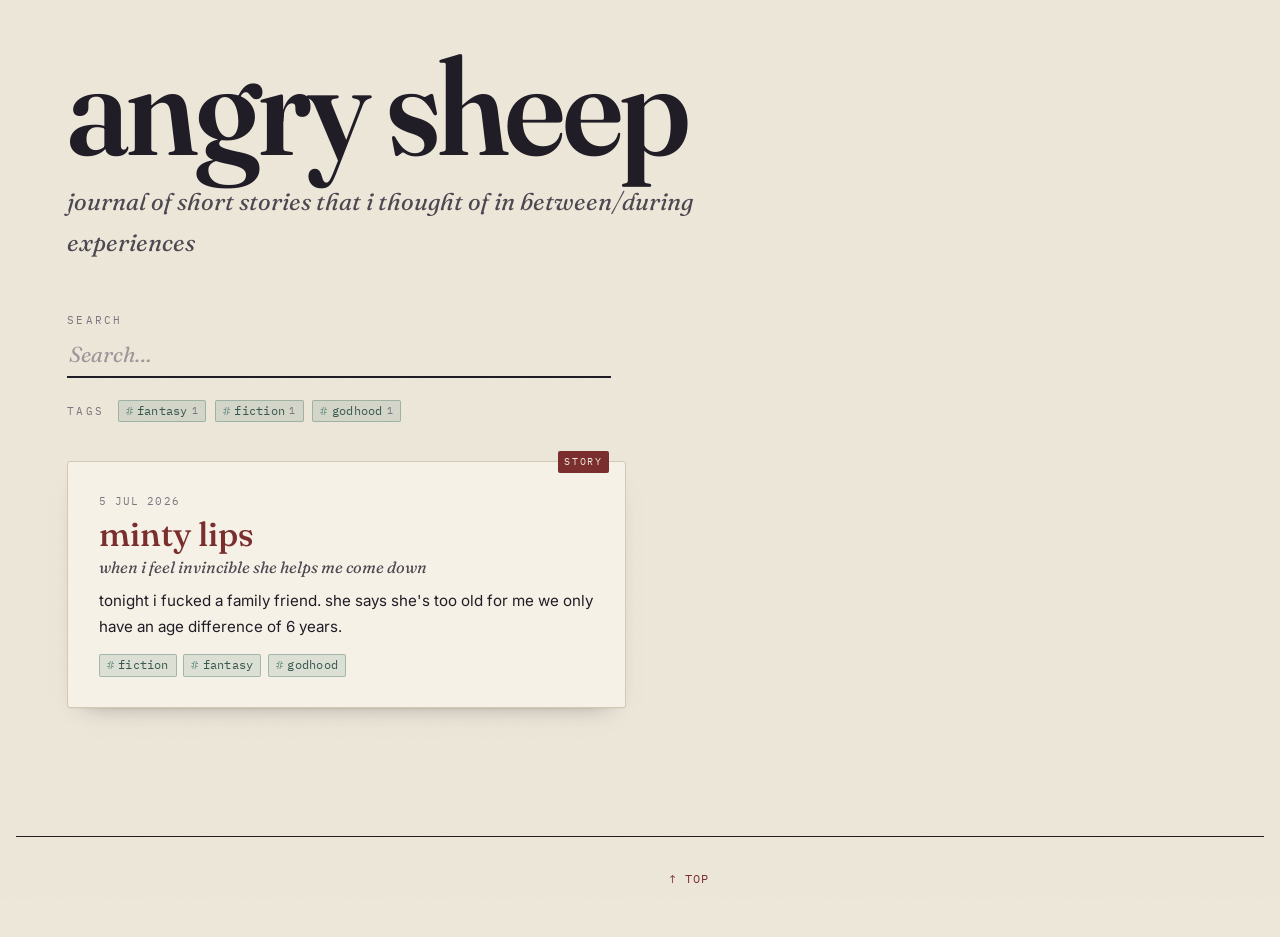
==== commit 86a849b8: "Add entry: minty lips New fiction entry (tags: fiction, fantasy, godhood), dated 2026-07-05. Registe" ====
--- a/index.html
+++ b/index.html
@@ -55,7 +55,9 @@
            stay reachable. When you add an entry, add a <li><a href="…">…</a></li>
            line inside this <noscript> if you want it listed here too. -->
       <noscript>
-        <ul class="feed" style="display:block"></ul>
+        <ul class="feed" style="display:block">
+          <li><a href="entries/minty-lips.html">minty lips</a> — story, 05 Jul 2026</li>
+        </ul>
       </noscript>
     </main>
   </div>
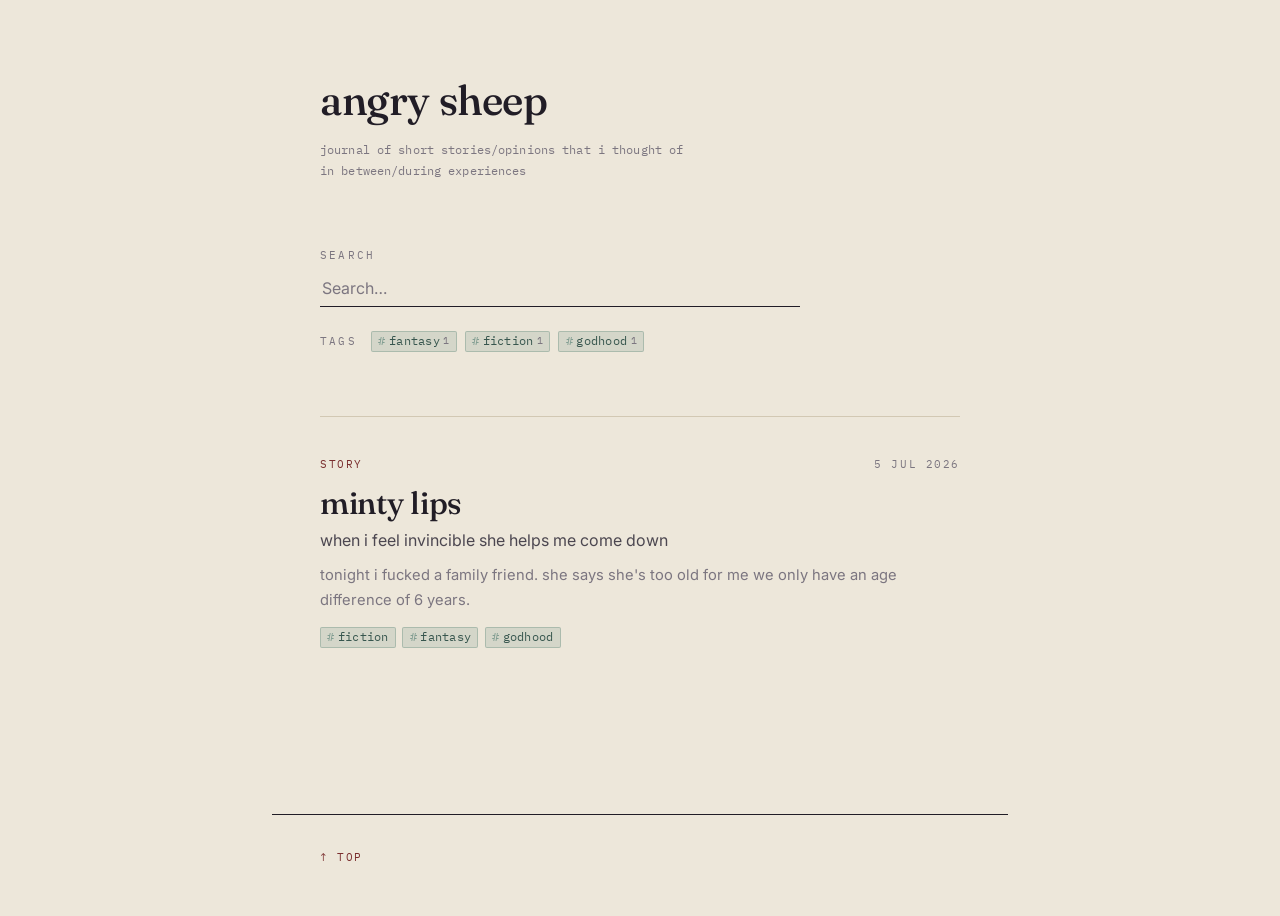
==== commit 2aeeee68: "Design pass: quiet, precise index; entry type as a field Strip the performatively-literary layer and" ====
--- a/index.html
+++ b/index.html
@@ -4,11 +4,11 @@
   <meta charset="utf-8">
   <meta name="viewport" content="width=device-width, initial-scale=1">
   <title>angry sheep</title>
-  <meta name="description" content="journal of short stories that i thought of in between/during experiences">
+  <meta name="description" content="journal of short stories/opinions that i thought of in between/during experiences">
   <meta name="color-scheme" content="light">
 
   <meta property="og:title" content="angry sheep">
-  <meta property="og:description" content="journal of short stories that i thought of in between/during experiences">
+  <meta property="og:description" content="journal of short stories/opinions that i thought of in between/during experiences">
   <meta property="og:type" content="website">
 
   <link rel="icon" href="favicon.svg" type="image/svg+xml">
@@ -25,7 +25,7 @@
   <div class="site">
     <header class="masthead">
       <h1 class="wordmark">angry sheep</h1>
-      <p class="tagline">journal of short stories that i thought of in between/during experiences</p>
+      <p class="subhead">journal of short stories/opinions that i thought of in between/during experiences</p>
     </header>
 
     <section class="apparatus" aria-label="Search and browse" id="apparatus">
--- a/css/style.css
+++ b/css/style.css
@@ -1,34 +1,33 @@
 /* =========================================================================
    angry sheep — journal
    -------------------------------------------------------------------------
-   One stylesheet, two moods:
-     · the INDEX (homepage) is a writer's desk — layered, asymmetric, dense.
-     · the LEAF (an entry) is a reading room — quiet, single-column, clear.
-   Everything that adds "clutter" is gated so it never touches the reading
-   measure of an actual story.
+   A bare index of writing, and the pages it points to. The apparatus
+   (dates, types, tags, search) is set in a cold monospace and stated like a
+   catalogue record; the names of the writing are set in a serif; the writing
+   itself is plain. Nothing is meant to call attention to itself — where a
+   plainer choice was available, it was taken.
    ========================================================================= */
 
 /* ---- 1. Tokens ---------------------------------------------------------- */
 :root {
-  /* Foundation palette (given) */
+  /* Foundation palette (given — do not alter) */
   --bone:      #EDE7DA;
   --ink:       #211D26;
   --oxblood:   #7A2E2E;
   --verdigris: #4C7A6F;
 
-  /* Tints & shades, derived from the four — a slightly extended range so the
+  /* Tints & shades, derived from the four — a small extended range so the
      page has depth without introducing a foreign hue. */
-  --bone-hi:   #F6F1E6;  /* raised paper: cards, insets            */
-  --bone-lo:   #E3DBC9;  /* sunk paper: ruled lines, wells         */
-  --edge:      #D2C8B3;  /* hairline borders                       */
+  --bone-hi:   #F6F1E6;  /* raised paper                            */
+  --bone-lo:   #E3DBC9;  /* sunk paper: code, wells                 */
+  --edge:      #D2C8B3;  /* hairline borders                        */
   --ink-soft:  #4C4750;  /* secondary text                         */
-  --ink-faint: #7C7680;  /* tertiary / metadata                    */
+  --ink-faint: #7C7680;  /* tertiary / metadata                     */
   --oxblood-deep: #5C2020;
   --oxblood-soft: #9C4B45;
   --verdigris-deep: #37564E; /* AA-safe teal for small type        */
   --verdigris-tint: #4c7a6f26;
-  --ochre:     #B4863C;  /* the one extension: an illuminated gold,
-                            used only for tiny ornaments            */
+  --ochre:     #B4863C;
 
   /* Type */
   --serif: "Fraunces", "Iowan Old Style", "Palatino Linotype", Georgia, serif;
@@ -36,15 +35,12 @@
   --mono:  "IBM Plex Mono", ui-monospace, "SFMono-Regular", "Consolas", monospace;
 
   /* Measure & rhythm */
-  --measure: 60ch;        /* comfortable reading column            */
+  --column:  46rem;       /* the single quiet column               */
+  --measure: 62ch;        /* protected reading measure for prose   */
   --leading: 1.72;
-  --gap: clamp(1rem, 2.5vw, 2rem);
-  --page-pad: clamp(1.1rem, 4vw, 3.25rem);
-
-  --shadow-card: 0 1px 0 rgba(33,29,38,.04),
-                 0 12px 24px -18px rgba(33,29,38,.5);
+  --page-pad: clamp(1.25rem, 6vw, 3rem);
+
   --focus: 2px solid var(--verdigris);
-
   color-scheme: light;
 }
 
@@ -58,31 +54,15 @@
   background-color: var(--bone);
   color: var(--ink);
   font-family: var(--sans);
-  font-size: clamp(1rem, 0.94rem + 0.3vw, 1.125rem);
+  font-size: clamp(1rem, 0.96rem + 0.2vw, 1.06rem);
   line-height: var(--leading);
   font-synthesis: none;
   text-rendering: optimizeLegibility;
   -webkit-font-smoothing: antialiased;
   min-height: 100vh;
   overflow-x: hidden;
-  position: relative;
   overflow-wrap: break-word;
 }
-
-/* The paper grain: a single static SVG turbulence, multiplied over the page.
-   It is static (no animation) so prefers-reduced-motion has nothing to undo. */
-body::before {
-  content: "";
-  position: fixed;
-  inset: 0;
-  z-index: 0;
-  pointer-events: none;
-  opacity: .4;
-  mix-blend-mode: multiply;
-  background-image: url("data:image/svg+xml,%3Csvg xmlns='http://www.w3.org/2000/svg' width='240' height='240'%3E%3Cfilter id='n'%3E%3CfeTurbulence type='fractalNoise' baseFrequency='0.9' numOctaves='2' stitchTiles='stitch'/%3E%3CfeColorMatrix type='saturate' values='0'/%3E%3C/filter%3E%3Crect width='100%25' height='100%25' filter='url(%23n)' opacity='0.05'/%3E%3C/svg%3E");
-}
-/* keep real content above the grain */
-body > * { position: relative; z-index: 1; }
 
 img { max-width: 100%; height: auto; display: block; }
 
@@ -95,10 +75,9 @@
 a:hover { color: var(--verdigris-deep); text-decoration-color: var(--verdigris); }
 
 :focus-visible { outline: var(--focus); outline-offset: 3px; border-radius: 2px; }
-
 ::selection { background: color-mix(in srgb, var(--verdigris) 30%, var(--bone)); }
 
-h1, h2, h3, h4 { font-family: var(--serif); font-weight: 500; line-height: 1.08; color: var(--oxblood); }
+h1, h2, h3, h4 { font-family: var(--serif); font-weight: 500; line-height: 1.1; color: var(--ink); }
 
 /* Accessibility helpers */
 .sr-only {
@@ -113,95 +92,77 @@
 }
 .skip-link:focus { top: 0.5rem; color: var(--bone); }
 
-/* A reusable ornament */
-.asterism { text-align: center; color: var(--ink-faint); font-size: 1.05rem; letter-spacing: .4em;
-  padding-left: .4em; margin: 1.8rem 0; user-select: none; }
-.asterism::before { content: "\2042"; } /* ⁂ */
-
-/* =========================================================================
-   3. THE INDEX  (homepage) — the writer's desk
+/* =========================================================================
+   3. THE INDEX (homepage)
    ========================================================================= */
 .site {
-  max-width: 78rem;
+  max-width: var(--column);
   margin-inline: auto;
-  padding: clamp(1rem, 3vw, 2rem) var(--page-pad) 4rem;
+  padding: clamp(2.5rem, 8vw, 5rem) var(--page-pad) 4rem;
 }
 
 /* ---- Masthead ----------------------------------------------------------- */
-.masthead { position: relative; padding-top: 1rem; }
-
-.dateline {
-  display: flex; flex-wrap: wrap; gap: .5rem 1.2rem; justify-content: space-between;
-  font-family: var(--mono); font-size: .72rem; letter-spacing: .14em;
-  text-transform: uppercase; color: var(--ink-faint);
-  border-top: 1.5px solid var(--ink);
-  border-bottom: 1.5px solid var(--ink);
-  padding: .5rem .1rem; margin-bottom: clamp(1.4rem, 4vw, 2.6rem);
-}
-.dateline span { white-space: nowrap; }
-.dateline .center { color: var(--oxblood); }
+.masthead { margin-bottom: clamp(2.5rem, 7vw, 4rem); }
 
 .wordmark {
   font-family: var(--serif);
   font-optical-sizing: auto;
-  font-weight: 600;
-  /* Fraunces "wonk/soft" axes give the characterful, slightly-off letterforms */
-  font-variation-settings: "SOFT" 30, "WONK" 1, "opsz" 144;
-  font-size: clamp(2.6rem, 12.5vw, 8.5rem);
-  line-height: 0.86;
-  letter-spacing: -0.02em;
+  font-weight: 500;
+  font-variation-settings: "opsz" 40;
+  font-size: clamp(1.9rem, 1.5rem + 1.7vw, 2.6rem);
+  line-height: 1;
+  letter-spacing: -0.01em;
   color: var(--ink);
-  margin: 0;
-  position: relative;
-}
-.wordmark em {
-  font-style: italic;
-  color: var(--oxblood);
-  font-variation-settings: "SOFT" 60, "WONK" 1, "opsz" 144;
-}
-.tagline {
-  font-family: var(--serif); font-style: italic;
-  font-size: clamp(1.05rem, 1rem + 0.8vw, 1.5rem);
-  color: var(--ink-soft); margin-top: 1rem; max-width: 44ch;
-}
-
-/* ---- The search + tag apparatus (a card catalog) ------------------------ */
+}
+.wordmark em { font-style: italic; color: var(--oxblood); }
+
+/* The description — stated flatly, like a record line, not a tagline. */
+.subhead {
+  font-family: var(--mono);
+  font-size: .78rem;
+  line-height: 1.7;
+  letter-spacing: .01em;
+  color: var(--ink-faint);
+  margin-top: 1.1rem;
+  max-width: 54ch;
+}
+
+/* ---- Search + tags apparatus ------------------------------------------- */
 .apparatus {
-  margin: clamp(1.8rem, 5vw, 3rem) 0 clamp(1.5rem, 4vw, 2.4rem);
-  display: grid; gap: 1.4rem;
+  margin-bottom: clamp(2.5rem, 7vw, 4rem);
+  display: grid; gap: 1.5rem;
 }
 .apparatus[hidden] { display: none; }
 
-.searchwell { position: relative; max-width: 34rem; }
+.searchwell { max-width: 30rem; }
 .searchwell label {
   display: block; font-family: var(--mono); font-size: .68rem; letter-spacing: .2em;
-  text-transform: uppercase; color: var(--ink-faint); margin-bottom: .4rem;
+  text-transform: uppercase; color: var(--ink-faint); margin-bottom: .5rem;
 }
 .searchwell input {
-  width: 100%; font-family: var(--serif); font-size: 1.35rem; font-style: italic;
-  color: var(--ink); background: transparent; border: none;
-  border-bottom: 2px solid var(--ink); padding: .3rem 2rem .45rem .1rem;
-  border-radius: 0;
-}
-.searchwell input::placeholder { color: var(--ink-faint); opacity: .7; }
+  width: 100%; font-family: var(--sans); font-size: 1rem; color: var(--ink);
+  background: transparent; border: none; border-bottom: 1px solid var(--ink);
+  padding: .35rem .1rem .5rem; border-radius: 0;
+}
+.searchwell input::placeholder { color: var(--ink-faint); }
 .searchwell input:focus { outline: none; border-bottom-color: var(--verdigris); }
 
-.tagbar { display: flex; flex-wrap: wrap; align-items: baseline; gap: .55rem; }
+.tagbar { display: flex; flex-wrap: wrap; align-items: baseline; gap: .5rem; }
 .tagbar .filed {
   font-family: var(--mono); font-size: .68rem; letter-spacing: .2em;
-  text-transform: uppercase; color: var(--ink-faint); margin-right: .3rem;
-}
-
-/* A tag "stamp" — used in the tag bar, on cards, and on entry pages */
+  text-transform: uppercase; color: var(--ink-faint); margin-right: .4rem;
+}
+
+/* A tag — a small catalogue mark; used in the tag bar, on entries, on pages */
 .tag {
-  font-family: var(--mono); font-size: .74rem; letter-spacing: .02em;
+  font-family: var(--mono); font-size: .72rem; letter-spacing: .02em;
   color: var(--verdigris-deep); background: var(--verdigris-tint);
-  border: 1px solid color-mix(in srgb, var(--verdigris) 40%, transparent);
-  padding: .18em .6em .24em; border-radius: 2px;
+  border: 1px solid color-mix(in srgb, var(--verdigris) 30%, transparent);
+  padding: .16em .55em .2em; border-radius: 2px;
   text-decoration: none; cursor: pointer; white-space: nowrap;
-  line-height: 1.3; display: inline-flex; align-items: center; gap: .35em;
-}
-.tag::before { content: "#"; color: var(--verdigris); opacity: .7; }
+  line-height: 1.3; display: inline-flex; align-items: center; gap: .3em;
+}
+.tag::before { content: "#"; color: var(--verdigris); opacity: .6; }
 .tag .count { color: var(--ink-faint); font-size: .85em; }
 .tag[aria-pressed="true"] {
   background: var(--verdigris); color: var(--bone-hi); border-color: var(--verdigris-deep);
@@ -209,153 +170,85 @@
 .tag[aria-pressed="true"]::before { color: var(--bone-hi); opacity: .8; }
 
 .resultline {
-  font-family: var(--mono); font-size: .74rem; letter-spacing: .06em;
+  font-family: var(--mono); font-size: .72rem; letter-spacing: .06em;
   color: var(--ink-faint); display: flex; gap: 1rem; align-items: center; flex-wrap: wrap;
 }
+.resultline[hidden] { display: none; }
 .resultline button.clear {
-  font-family: var(--mono); font-size: .72rem; text-transform: uppercase; letter-spacing: .1em;
+  font-family: var(--mono); font-size: .7rem; text-transform: uppercase; letter-spacing: .1em;
   color: var(--oxblood); background: none; border: none; cursor: pointer;
   text-decoration: underline; text-underline-offset: .2em; padding: 0;
 }
 .resultline button.clear:hover { color: var(--verdigris-deep); }
-.resultline[hidden] { display: none; }
-
-/* ---- The feed: an asymmetric board of clippings ------------------------- */
-.feed {
-  list-style: none; padding: 0;
-  display: grid;
-  /* minmax(0,1fr) — NOT 1fr — so tracks can shrink below content and never
-     blow the grid (and the page) wider than the viewport on small screens. */
-  grid-template-columns: repeat(6, minmax(0, 1fr));
-  gap: clamp(1rem, 2.2vw, 1.8rem);
-  align-items: start;
-  grid-auto-flow: row dense; /* let small clippings backfill the gaps */
-}
-
-.card {
-  position: relative;
-  grid-column: span 6;
-  background: var(--bone-hi);
-  border: 1px solid var(--edge);
-  border-radius: 3px;
-  padding: clamp(1.2rem, 2.5vw, 1.9rem);
-  box-shadow: var(--shadow-card);
-  overflow-wrap: break-word;
-}
-
-.card .kind {
-  position: absolute; top: -0.7rem; right: 1rem;
-  font-family: var(--mono); font-size: .62rem; letter-spacing: .18em; text-transform: uppercase;
-  background: var(--ink); color: var(--bone); padding: .28em .6em; border-radius: 2px;
-}
-.card .kind[data-kind="journal"] { background: var(--verdigris-deep); }
-.card .kind[data-kind="story"]   { background: var(--oxblood); }
-.card .kind[data-kind="fragment"]{ background: var(--ochre); color: var(--ink); }
-
-.card .card-date {
-  font-family: var(--mono); font-size: .7rem; letter-spacing: .1em;
-  color: var(--ink-faint); text-transform: uppercase;
-}
-.card h2 {
-  font-size: clamp(1.5rem, 1.2rem + 1.4vw, 2.1rem);
-  margin: .35rem 0 .1rem; line-height: 1.02;
-  font-variation-settings: "SOFT" 20, "opsz" 40;
-}
-.card h2 a { color: var(--oxblood); text-decoration: none; }
-.card h2 a::after { content: ""; position: absolute; inset: 0; } /* whole card clickable */
-.card:hover h2 a { color: var(--verdigris-deep); }
-.card:hover { border-color: var(--verdigris); }
-
-.card .dek {
-  font-family: var(--serif); font-style: italic; color: var(--ink-soft);
-  font-size: 1.02rem; margin: .3rem 0 .6rem; line-height: 1.35;
-}
-.card .excerpt { font-size: .95rem; color: var(--ink); margin-bottom: .9rem; }
-.card .card-tags { display: flex; flex-wrap: wrap; gap: .4rem; position: relative; z-index: 2; }
-
-/* a scribbled marginal note clipped to some cards */
-.card .marginal {
-  font-family: var(--mono); font-size: .68rem; color: var(--verdigris-deep);
-  line-height: 1.5; margin-top: .9rem; padding-top: .7rem;
-  border-top: 1px dashed var(--edge); position: relative; z-index: 2;
-}
-
-/* Optional non-entry quote cards, pinned between entries (data in entries.js). */
-.scrap {
-  grid-column: span 6;
-  align-self: stretch;
-  font-family: var(--serif); font-style: italic;
-  color: var(--ink-soft); background: transparent;
-  border: 1px dashed color-mix(in srgb, var(--verdigris) 55%, transparent);
-  border-radius: 3px; padding: 1.3rem 1.2rem;
-  font-size: 1.05rem; line-height: 1.5; position: relative;
-}
-.scrap cite {
-  display: block; margin-top: .7rem; font-style: normal;
-  font-family: var(--mono); font-size: .68rem; letter-spacing: .1em;
-  text-transform: uppercase; color: var(--ink-faint);
-}
+
+/* ---- The feed: a plain, even index of entries --------------------------- */
+.feed { list-style: none; padding: 0; display: block; }
+
+.entry {
+  padding: clamp(1.7rem, 4vw, 2.4rem) 0;
+  border-top: 1px solid var(--edge);
+}
+
+.entry-meta {
+  display: flex; flex-wrap: wrap; justify-content: space-between; align-items: baseline;
+  gap: .3rem 1rem;
+  font-family: var(--mono); font-size: .7rem; letter-spacing: .14em; text-transform: uppercase;
+  margin-bottom: .7rem;
+}
+.entry-type { color: var(--oxblood); }
+.entry-date { color: var(--ink-faint); white-space: nowrap; }
+
+.entry-title {
+  font-family: var(--serif); font-weight: 500;
+  font-size: clamp(1.4rem, 1.2rem + 1vw, 1.95rem);
+  line-height: 1.12; letter-spacing: -0.01em; margin-bottom: .4rem;
+}
+.entry-title a { color: var(--ink); text-decoration: none; }
+.entry-title a:hover {
+  color: var(--oxblood);
+  text-decoration: underline;
+  text-decoration-color: color-mix(in srgb, var(--oxblood) 30%, transparent);
+}
+
+.entry-dek { color: var(--ink-soft); font-size: 1rem; margin-bottom: .5rem; max-width: 54ch; }
+.entry-excerpt { color: var(--ink-faint); font-size: .92rem; margin-bottom: .85rem; max-width: 66ch; }
+.entry-tags { display: flex; flex-wrap: wrap; gap: .4rem; }
 
 .feed .empty {
-  grid-column: 1 / -1; text-align: left; padding: 1.5rem 0;
+  padding: 2rem 0; border-top: 1px solid var(--edge);
   font-family: var(--mono); font-size: .8rem; letter-spacing: .04em; color: var(--ink-faint);
 }
-.feed .empty span { display:block; font-family: var(--mono); font-style: normal;
-  font-size: .74rem; letter-spacing: .1em; color: var(--ink-faint); margin-top: .6rem; }
-
-/* ---- Feed size choreography (asymmetry) --------------------------------
-   Cards get column spans by weight; a rotation seed gives the pinned-clipping
-   tilt. Layout only — no animation. */
-@media (min-width: 40rem) {
-  .card, .scrap { grid-column: span 3; }
-  .card.w-wide  { grid-column: span 4; }
-  .card.w-tall  { grid-column: span 2; }
-  .card.w-feature { grid-column: span 6; }
-  .card.w-feature h2 { font-size: clamp(2rem, 1.4rem + 3vw, 3.4rem); }
-  .card.w-feature .excerpt { max-width: 52ch; }
-  .scrap.s-wide { grid-column: span 4; }
-}
-@media (min-width: 64rem) {
-  .card.w-feature { grid-column: span 4; }
-  .card.w-feature.first { grid-column: span 6; }
-}
-
-/* =========================================================================
-   4. THE LEAF  (an entry) — the reading room
-   Deliberately calm. The measure is protected; ornament lives in the margins.
-   ========================================================================= */
-
-/* Persistent way home — a slim sticky ledger bar on every entry page */
+
+/* =========================================================================
+   4. THE LEAF (an entry) — the reading room
+   ========================================================================= */
+
+/* A slim, persistent way home on every entry page */
 .ledger {
   position: sticky; top: 0; z-index: 20;
-  background: color-mix(in srgb, var(--bone) 88%, transparent);
+  background: color-mix(in srgb, var(--bone) 90%, transparent);
   backdrop-filter: saturate(120%) blur(6px);
   border-bottom: 1px solid var(--edge);
 }
 .ledger .row {
-  max-width: 74rem; margin-inline: auto; padding: .55rem var(--page-pad);
+  max-width: var(--column); margin-inline: auto; padding: .6rem var(--page-pad);
   display: flex; align-items: center; justify-content: space-between; gap: 1rem;
 }
 .ledger .home {
-  font-family: var(--mono); font-size: .74rem; letter-spacing: .08em; text-transform: uppercase;
+  font-family: var(--mono); font-size: .72rem; letter-spacing: .14em; text-transform: uppercase;
   color: var(--oxblood); text-decoration: none; display: inline-flex; align-items: center; gap: .5em;
 }
 .ledger .home:hover { color: var(--verdigris-deep); }
-.ledger .home .arrow { transition: transform .18s ease; }
-.ledger .home:hover .arrow { transform: translateX(-3px); }
 .ledger .mark {
-  font-family: var(--serif); font-weight: 600; font-size: 1rem; letter-spacing: .01em;
-  color: var(--ink); text-decoration: none; font-variation-settings: "SOFT" 40, "WONK" 1;
+  font-family: var(--serif); font-weight: 500; font-size: 1rem;
+  color: var(--ink); text-decoration: none;
 }
 .ledger .mark:hover { color: var(--oxblood); }
 
 .leaf {
-  max-width: 74rem; margin-inline: auto;
-  padding: clamp(1.6rem,4vw,3rem) var(--page-pad) 2rem;
-  --note-col: 13rem; --note-gap: clamp(1.4rem, 3vw, 2.4rem);
-}
-/* Header + prose share the same left-aligned measure so everything lines up;
-   on wide screens the notes float out into the right gutter beside their text. */
+  max-width: var(--column); margin-inline: auto;
+  padding: clamp(2rem, 6vw, 3.5rem) var(--page-pad) 3rem;
+}
 .leaf article > .eyebrow,
 .leaf article > h1,
 .leaf article > .dek,
@@ -363,196 +256,121 @@
 .leaf .prose,
 .leaf .endmatter { max-width: var(--measure); }
 
-/* Once there's room for the gutter, center the whole (text + notes) group so
-   the reading column sits in a balanced field rather than hugging the left. */
-@media (min-width: 68rem) {
-  .leaf article {
-    max-width: calc(var(--measure) + var(--note-col) + var(--note-gap));
-    margin-inline: auto;
-  }
-}
-
 .leaf .eyebrow {
-  font-family: var(--mono); font-size: .72rem; letter-spacing: .14em; text-transform: uppercase;
-  color: var(--ink-faint); display: flex; flex-wrap: wrap; gap: .3rem 1rem; align-items: center;
+  font-family: var(--mono); font-size: .72rem; letter-spacing: .16em; text-transform: uppercase;
+  color: var(--ink-faint); display: flex; flex-wrap: wrap; gap: .3rem .8rem; align-items: center;
+  margin-bottom: .9rem;
 }
 .leaf .eyebrow .dot { color: var(--edge); }
 .leaf .eyebrow .kind-tag { color: var(--oxblood); }
 
 .leaf h1 {
-  font-size: clamp(2.2rem, 1.5rem + 4vw, 4rem);
-  margin: .5rem 0 .3rem; line-height: 1.02; color: var(--ink);
-  font-variation-settings: "SOFT" 40, "WONK" 1, "opsz" 144;
-  letter-spacing: -0.015em;
+  font-family: var(--serif);
+  font-size: clamp(1.9rem, 1.4rem + 2.4vw, 3rem);
+  line-height: 1.05; color: var(--ink); letter-spacing: -0.01em;
+  font-variation-settings: "opsz" 90;
+  margin-bottom: .5rem;
 }
 .leaf h1 em { font-style: italic; color: var(--oxblood); }
 .leaf .dek {
-  font-family: var(--serif); font-style: italic;
-  font-size: clamp(1.15rem, 1rem + 1vw, 1.6rem); color: var(--oxblood-soft);
-  line-height: 1.3; margin-bottom: 1.2rem;
-}
-.leaf .byline { display: flex; flex-wrap: wrap; gap: .5rem; margin-bottom: 1.6rem; }
-
-.leaf .prose { font-size: clamp(1.05rem, 1rem + 0.35vw, 1.2rem); }
-.leaf .prose > p { margin-bottom: 1.25em; }
-.leaf .prose > p + p { text-indent: 0; }
-
-/* drop cap — a single handmade flourish that does not harm readability */
-.leaf .prose > p.lede::first-letter,
-.leaf .prose > p.dropcap::first-letter {
-  font-family: var(--serif); font-weight: 600;
-  font-size: 3.9em; line-height: .72; float: left;
-  padding: .06em .12em 0 0; margin-top: .06em;
-  color: var(--oxblood); font-variation-settings: "SOFT" 40, "WONK" 1, "opsz" 144;
-}
-.leaf .prose > p.lede { text-indent: 0; }
+  color: var(--ink-soft); font-size: 1.12rem; line-height: 1.4;
+  margin-bottom: 1.4rem; max-width: 54ch;
+}
+.leaf .byline { display: flex; flex-wrap: wrap; gap: .5rem; margin-bottom: 2rem; }
+
+.leaf .prose { font-size: clamp(1.02rem, 0.98rem + 0.3vw, 1.15rem); }
+.leaf .prose > p { margin-bottom: 1.3em; }
 
 .leaf .prose h2 {
-  font-size: clamp(1.5rem, 1.2rem + 1.2vw, 2rem); margin: 2rem 0 .6rem; color: var(--oxblood-deep);
-}
-.leaf .prose h3 { font-size: 1.25rem; margin: 1.6rem 0 .4rem; color: var(--ink); }
+  font-size: clamp(1.4rem, 1.2rem + 1vw, 1.8rem); margin: 2rem 0 .6rem; color: var(--ink);
+}
+.leaf .prose h3 { font-size: 1.2rem; margin: 1.6rem 0 .4rem; color: var(--ink); }
 .leaf .prose a { font-weight: 500; }
 .leaf .prose em { font-style: italic; }
 .leaf .prose strong { font-weight: 600; }
 .leaf .prose blockquote {
-  border-left: 3px solid var(--verdigris); padding-left: 1.1rem; margin: 1.4rem 0;
-  font-family: var(--serif); font-style: italic; color: var(--ink-soft); font-size: 1.15em;
-}
-.leaf .prose ul, .leaf .prose ol { margin: 0 0 1.25em 1.3em; }
+  border-left: 2px solid var(--edge); padding-left: 1.1rem; margin: 1.4rem 0;
+  color: var(--ink-soft);
+}
+.leaf .prose ul, .leaf .prose ol { margin: 0 0 1.3em 1.3em; }
 .leaf .prose li { margin-bottom: .4em; }
-.leaf .prose hr { border: none; }
 .leaf .prose code {
   font-family: var(--mono); font-size: .85em; background: var(--bone-lo);
   padding: .1em .4em; border-radius: 3px;
 }
 
-/* Pull quote — large, breaks the measure deliberately, marked .full */
-.leaf .pullquote {
-  font-family: var(--serif); font-style: italic; font-weight: 500;
-  font-size: clamp(1.5rem, 1.2rem + 2vw, 2.4rem); line-height: 1.18;
-  color: var(--oxblood); text-align: center;
-  margin: 2rem auto; padding: 1rem 0; max-width: 24ch;
-  border-top: 1px solid var(--edge); border-bottom: 1px solid var(--edge);
-}
-
-/* Figures — embedded images with captions, on-palette framing */
-.leaf figure { margin: 1.8rem 0; }
-.leaf figure img {
-  width: 100%; border: 1px solid var(--edge); border-radius: 2px;
-  background: var(--bone-hi); padding: .5rem;
-}
-.leaf figure figcaption {
-  font-family: var(--mono); font-size: .72rem; color: var(--ink-faint);
-  margin-top: .6rem; line-height: 1.5; letter-spacing: .02em;
-}
-.leaf figure figcaption b { color: var(--oxblood); font-weight: 600; }
-.leaf figure.full img { padding: .8rem; }
-
-/* Margin notes — the marginalia of the reading room. In the right column on
-   wide screens, an inset aside on narrow ones. Never interrupts the measure. */
+/* A margin note — kept as a quiet inset, never louder than the text. */
 .leaf .prose .note {
-  font-family: var(--mono); font-size: .76rem; line-height: 1.6;
-  color: var(--verdigris-deep);
-  border-left: 2px solid var(--verdigris); padding-left: .8rem;
-  margin: 1rem 0; max-width: 40ch;
-}
-.leaf .prose .note b { color: var(--oxblood); font-weight: 600; }
-@media (min-width: 68rem) {
-  /* Tufte-style sidenote: floats into the right gutter, top-aligned to the
-     paragraph it follows, without stealing width from the reading measure. */
-  .leaf .prose .note {
-    float: right; clear: right;
-    width: var(--note-col);
-    margin: .25em calc(-1 * (var(--note-col) + var(--note-gap))) 1rem 0;
-    border-left: none; padding-left: 0;
-    color: var(--ink-soft); border-top: 1px solid var(--edge); padding-top: .5rem;
-  }
-  .leaf .prose .note::before { content: "\2014 "; color: var(--verdigris); }
-  /* let deliberately-wide media bleed into the gutter */
-  .leaf figure.full, .leaf .pullquote.full {
-    width: calc(var(--measure) + var(--note-col) + var(--note-gap));
-    max-width: none;
-  }
-}
-
-/* End matter of an entry: filing + wayfinding, injected by js/entry.js */
-.leaf .endmatter { margin-top: 2.6rem; padding-top: 1.4rem; border-top: 1.5px solid var(--ink); }
+  font-family: var(--mono); font-size: .8rem; line-height: 1.6;
+  color: var(--ink-soft); border-left: 2px solid var(--edge); padding-left: .9rem;
+  margin: 1.4rem 0; max-width: 46ch;
+}
+
+/* A pulled quote — plain, no rules or centering. */
+.leaf .prose .pullquote {
+  font-family: var(--serif); font-size: clamp(1.3rem, 1.1rem + 1vw, 1.6rem);
+  line-height: 1.3; color: var(--ink); margin: 1.8rem 0; max-width: 30ch;
+}
+
+/* End matter: filed-under tags + newer/older, injected by js/entry.js */
+.leaf .endmatter { margin-top: 3rem; padding-top: 1.5rem; border-top: 1px solid var(--ink); }
 .leaf .endmatter .filed-under {
-  font-family: var(--mono); font-size: .72rem; letter-spacing: .12em; text-transform: uppercase;
+  font-family: var(--mono); font-size: .68rem; letter-spacing: .2em; text-transform: uppercase;
   color: var(--ink-faint); margin-bottom: .7rem;
 }
 .leaf .endmatter .filed-tags { display: flex; flex-wrap: wrap; gap: .5rem; margin-bottom: 2rem; }
 .leaf .endmatter .filed-tags a { text-decoration: none; }
 
-.leaf .shelfnav {
-  display: grid; gap: 1rem; grid-template-columns: 1fr; margin-top: 1rem;
-}
-@media (min-width: 44rem) { .leaf .shelfnav { grid-template-columns: 1fr 1fr; } }
-.leaf .shelfnav a {
-  display: block; text-decoration: none; padding: 1rem 1.1rem;
-  background: var(--bone-hi); border: 1px solid var(--edge); border-radius: 3px;
+.leaf .shelfnav { display: grid; gap: 1rem; grid-template-columns: 1fr; margin-top: 1rem; }
+@media (min-width: 40rem) { .leaf .shelfnav { grid-template-columns: 1fr 1fr; } }
+.leaf .shelfnav a,
+.leaf .shelfnav .disabled {
+  display: block; text-decoration: none; padding: .9rem 1rem;
+  border: 1px solid var(--edge); border-radius: 2px;
 }
 .leaf .shelfnav a:hover { border-color: var(--verdigris); }
-.leaf .shelfnav a .dir {
-  font-family: var(--mono); font-size: .66rem; letter-spacing: .18em; text-transform: uppercase;
+.leaf .shelfnav .dir {
+  font-family: var(--mono); font-size: .64rem; letter-spacing: .18em; text-transform: uppercase;
   color: var(--ink-faint);
 }
-.leaf .shelfnav a .t { font-family: var(--serif); color: var(--oxblood); font-size: 1.15rem; display: block; margin-top: .25rem; line-height: 1.1;}
-.leaf .shelfnav a.next { text-align: right; }
-.leaf .shelfnav a.disabled { opacity: .35; pointer-events: none; }
+.leaf .shelfnav .t {
+  font-family: var(--serif); color: var(--ink); font-size: 1.05rem;
+  display: block; margin-top: .25rem; line-height: 1.15;
+}
+.leaf .shelfnav a:hover .t { color: var(--oxblood); }
+.leaf .shelfnav .next { text-align: right; }
+.leaf .shelfnav .disabled { opacity: .4; pointer-events: none; }
 
 .leaf .return {
   display: inline-flex; align-items: center; gap: .5em; margin-top: 2rem;
-  font-family: var(--mono); font-size: .8rem; letter-spacing: .08em; text-transform: uppercase;
+  font-family: var(--mono); font-size: .72rem; letter-spacing: .14em; text-transform: uppercase;
   color: var(--oxblood); text-decoration: none;
 }
 .leaf .return:hover { color: var(--verdigris-deep); }
 
 /* =========================================================================
-   5. Footer / colophon (shared)
+   5. Footer (shared)
    ========================================================================= */
 .colophon {
-  max-width: 78rem; margin: 4rem auto 0; padding: 2rem var(--page-pad) 3rem;
-  border-top: 1.5px solid var(--ink);
-  display: grid; gap: 1.4rem;
-  font-family: var(--mono); font-size: .74rem; line-height: 1.7; color: var(--ink-soft);
-}
-@media (min-width: 48rem) {
-  .colophon { grid-template-columns: 1.4fr 1fr auto; align-items: start; }
-}
-.colophon h2 { font-family: var(--serif); font-size: 1.2rem; color: var(--oxblood); margin-bottom: .3rem; }
-.colophon a { color: var(--oxblood); }
-.colophon .swatches { display: flex; gap: .4rem; }
-.colophon .swatches i {
-  width: 1.3rem; height: 1.3rem; border-radius: 50%; border: 1px solid var(--edge); display: block;
-}
-.colophon .to-top { justify-self: start; }
-@media (min-width: 48rem){ .colophon .to-top { justify-self: end; } }
-.colophon .to-top a { text-decoration: none; text-transform: uppercase; letter-spacing: .1em; font-size: .72rem; }
-
-/* =========================================================================
-   6. Motion — opt-in reveals only when the reader welcomes motion
-   ========================================================================= */
-@media (prefers-reduced-motion: no-preference) {
-  .card { transition: border-color .2s ease, box-shadow .2s ease, transform .2s ease; }
-  .card:hover { transform: translateY(-3px); box-shadow: 0 18px 34px -22px rgba(33,29,38,.6); }
-  .card.w-feature:hover { transform: translateY(-3px); }
-
-  .reveal { opacity: 0; transform: translateY(10px); }
-  .reveal.in { opacity: 1; transform: none; transition: opacity .5s ease, transform .5s ease; }
-
-  .tag, .shelfnav a, .ledger .home .arrow { transition: all .18s ease; }
-}
+  max-width: var(--column); margin: 4rem auto 0; padding: 2rem var(--page-pad) 3rem;
+  border-top: 1px solid var(--ink);
+  font-family: var(--mono); font-size: .72rem; color: var(--ink-soft);
+}
+.colophon .to-top a {
+  color: var(--oxblood); text-decoration: none;
+  text-transform: uppercase; letter-spacing: .14em; font-size: .7rem;
+}
+.colophon .to-top a:hover { color: var(--verdigris-deep); }
+
+/* =========================================================================
+   6. Motion — the page stays still; only scrolling eases.
+   ========================================================================= */
 @media (prefers-reduced-motion: reduce) {
   html { scroll-behavior: auto; }
-  /* nothing hides; everything is immediately visible and still */
-  .reveal { opacity: 1 !important; transform: none !important; }
-}
-
-/* Print: just the words, please. */
+}
+
+/* Print: just the words. */
 @media print {
-  body::before, .ledger, .apparatus, .colophon, .shelfnav, .card .marginal { display: none; }
+  .ledger, .apparatus, .colophon, .shelfnav { display: none; }
   body { background: #fff; }
-  .leaf article { display: block; }
-  .leaf .prose .note { transform: none; }
-}
+}
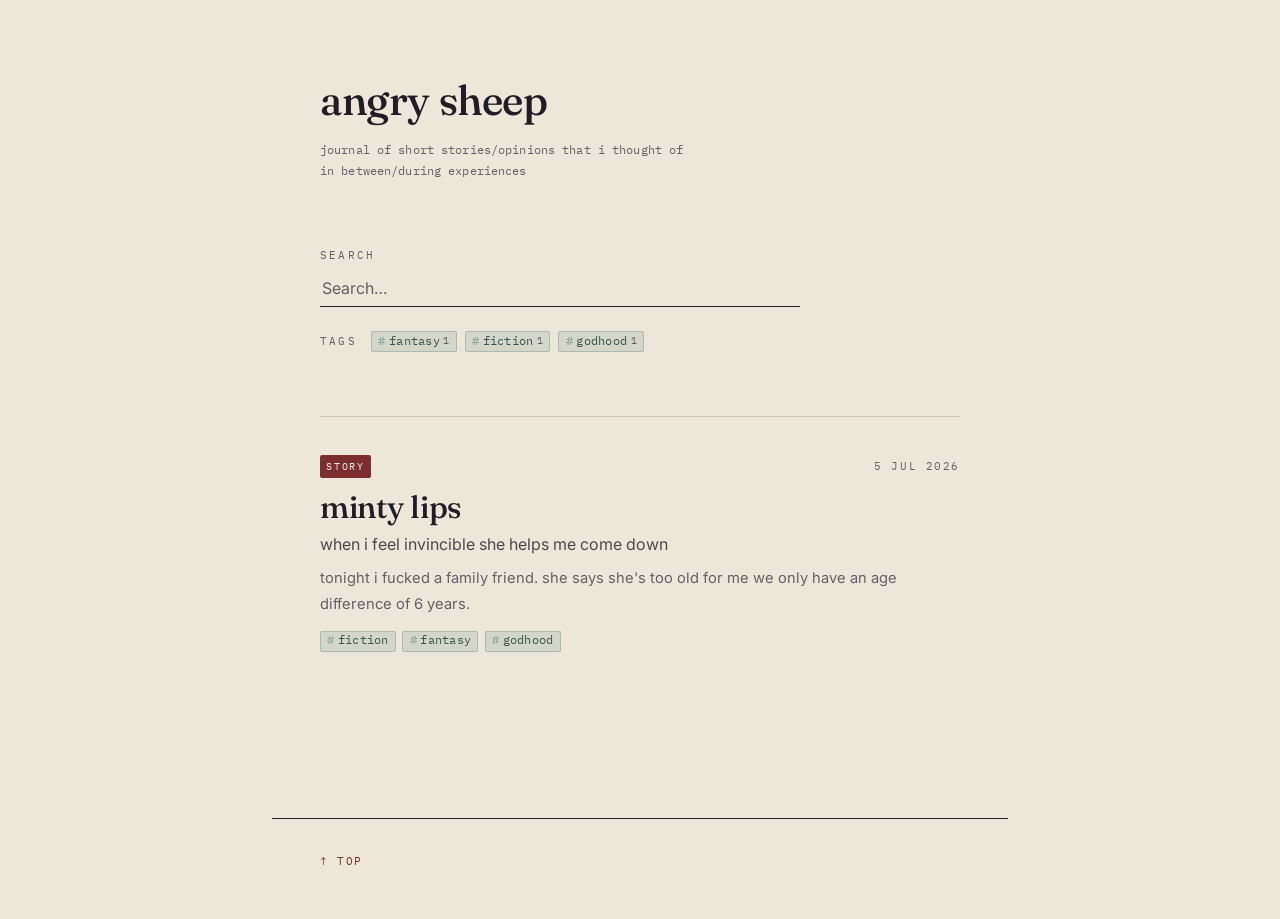
==== commit 15f74a29: "Fix non-working ↑ Top button: qualify scrollTo as window.scrollTo In the inline onclick, bare scroll" ====
--- a/index.html
+++ b/index.html
@@ -64,7 +64,7 @@
 
   <footer class="colophon">
     <div class="to-top">
-      <a href="#top" onclick="scrollTo({top:0});return false;">↑ Top</a>
+      <a href="#top" onclick="window.scrollTo({top:0});return false;">↑ Top</a>
     </div>
   </footer>
 
--- a/css/style.css
+++ b/css/style.css
@@ -22,7 +22,8 @@
   --bone-lo:   #E3DBC9;  /* sunk paper: code, wells                 */
   --edge:      #D2C8B3;  /* hairline borders                        */
   --ink-soft:  #4C4750;  /* secondary text                         */
-  --ink-faint: #7C7680;  /* tertiary / metadata                     */
+  --ink-faint: #645F68;  /* tertiary / metadata — darkened to ~5:1
+                            on bone so small faint text stays legible */
   --oxblood-deep: #5C2020;
   --oxblood-soft: #9C4B45;
   --verdigris-deep: #37564E; /* AA-safe teal for small type        */
@@ -185,9 +186,14 @@
 .feed { list-style: none; padding: 0; display: block; }
 
 .entry {
+  position: relative;
   padding: clamp(1.7rem, 4vw, 2.4rem) 0;
   border-top: 1px solid var(--edge);
-}
+  transition: background-color .15s ease;
+}
+/* The whole entry reads as one quiet target: a faint warm lift on hover,
+   and the title link stretched over the card so a click anywhere opens it. */
+.entry:hover { background-color: var(--bone-hi); }
 
 .entry-meta {
   display: flex; flex-wrap: wrap; justify-content: space-between; align-items: baseline;
@@ -195,7 +201,14 @@
   font-family: var(--mono); font-size: .7rem; letter-spacing: .14em; text-transform: uppercase;
   margin-bottom: .7rem;
 }
-.entry-type { color: var(--oxblood); }
+/* The entry type as a small filled badge in the corner of the card. One
+   treatment for every type — story, review, opinion, … — driven by the
+   entry's own "type" field (see js/entries.js), shown verbatim. */
+.entry-type {
+  font-size: .62rem; letter-spacing: .18em;
+  background: var(--oxblood); color: var(--bone-hi);
+  padding: .28em .6em .32em; border-radius: 2px;
+}
 .entry-date { color: var(--ink-faint); white-space: nowrap; }
 
 .entry-title {
@@ -204,7 +217,10 @@
   line-height: 1.12; letter-spacing: -0.01em; margin-bottom: .4rem;
 }
 .entry-title a { color: var(--ink); text-decoration: none; }
-.entry-title a:hover {
+/* Stretched hit area: covers the card without changing any layout. */
+.entry-title a::after { content: ""; position: absolute; inset: 0; }
+.entry-title a:hover,
+.entry:hover .entry-title a {
   color: var(--oxblood);
   text-decoration: underline;
   text-decoration-color: color-mix(in srgb, var(--oxblood) 30%, transparent);
@@ -212,7 +228,8 @@
 
 .entry-dek { color: var(--ink-soft); font-size: 1rem; margin-bottom: .5rem; max-width: 54ch; }
 .entry-excerpt { color: var(--ink-faint); font-size: .92rem; margin-bottom: .85rem; max-width: 66ch; }
-.entry-tags { display: flex; flex-wrap: wrap; gap: .4rem; }
+/* Tags sit above the stretched title link so they stay independently clickable. */
+.entry-tags { position: relative; z-index: 1; display: flex; flex-wrap: wrap; gap: .4rem; }
 
 .feed .empty {
   padding: 2rem 0; border-top: 1px solid var(--edge);
